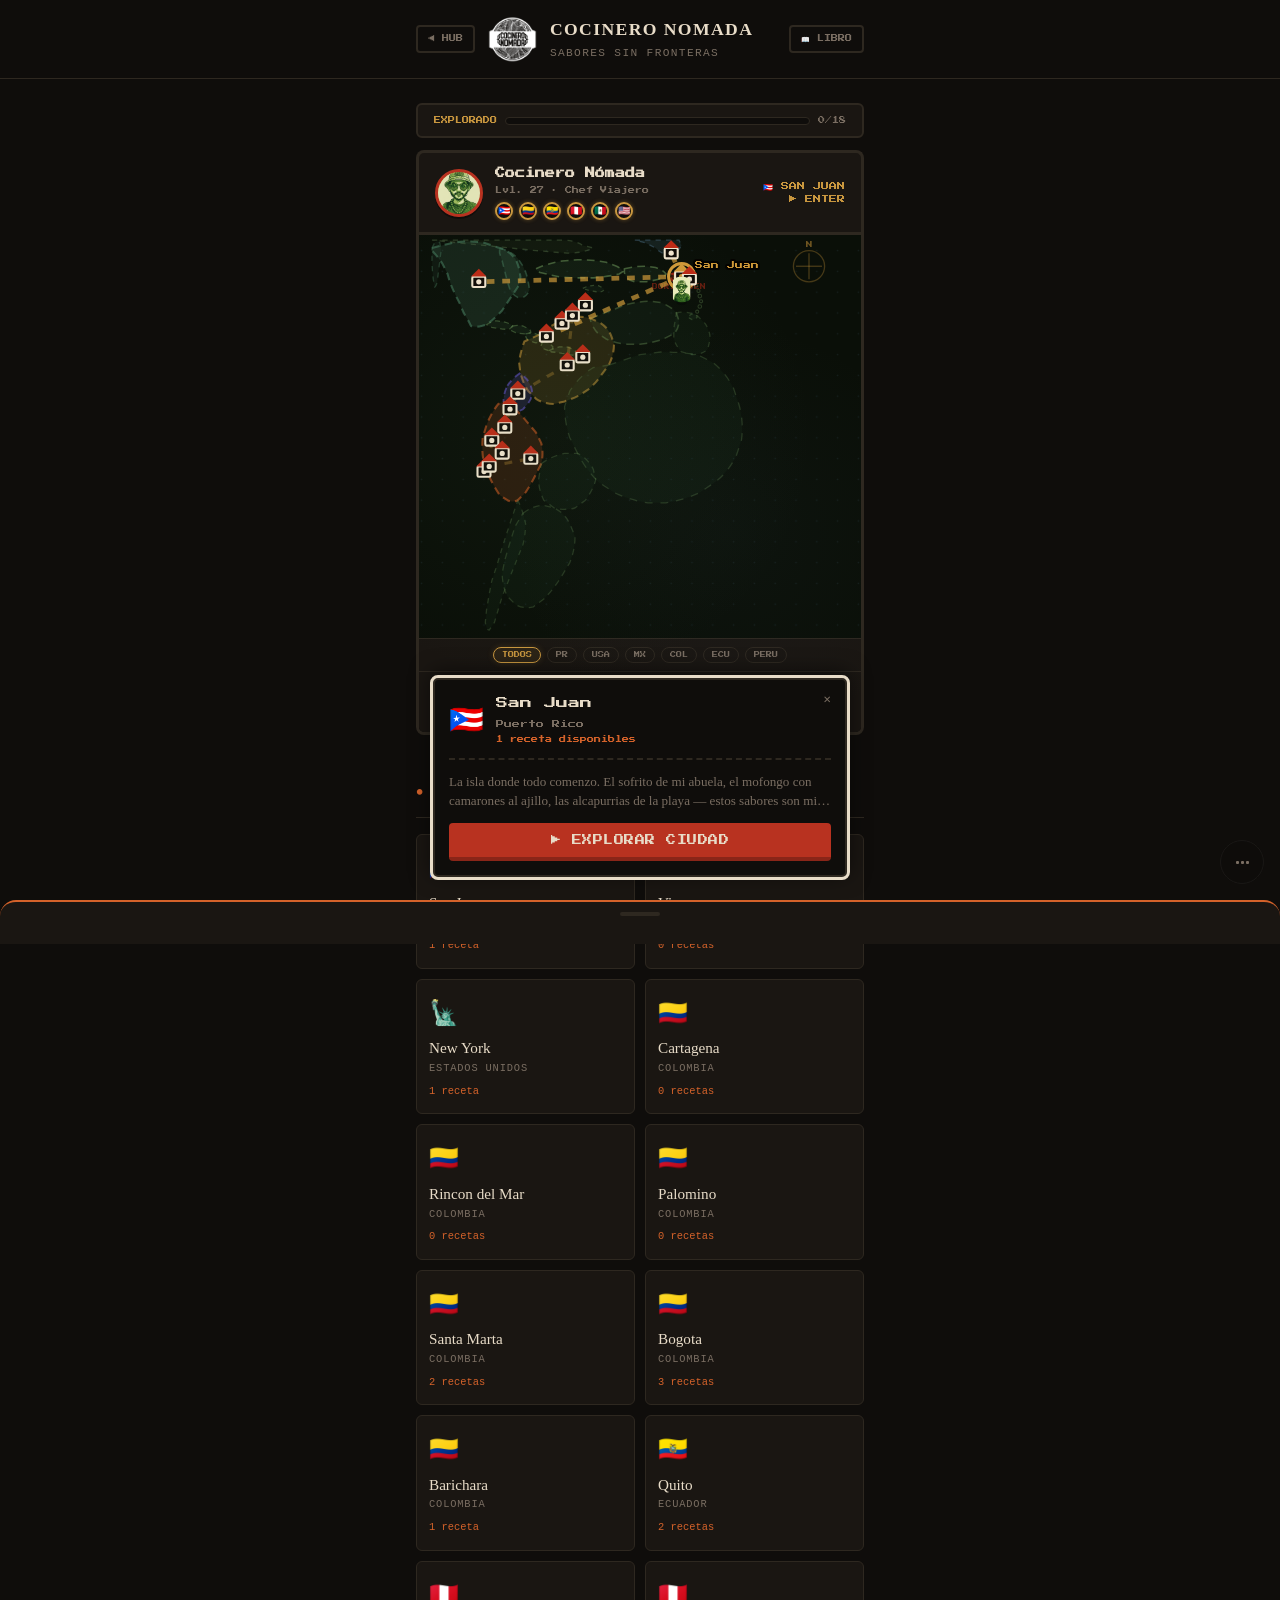
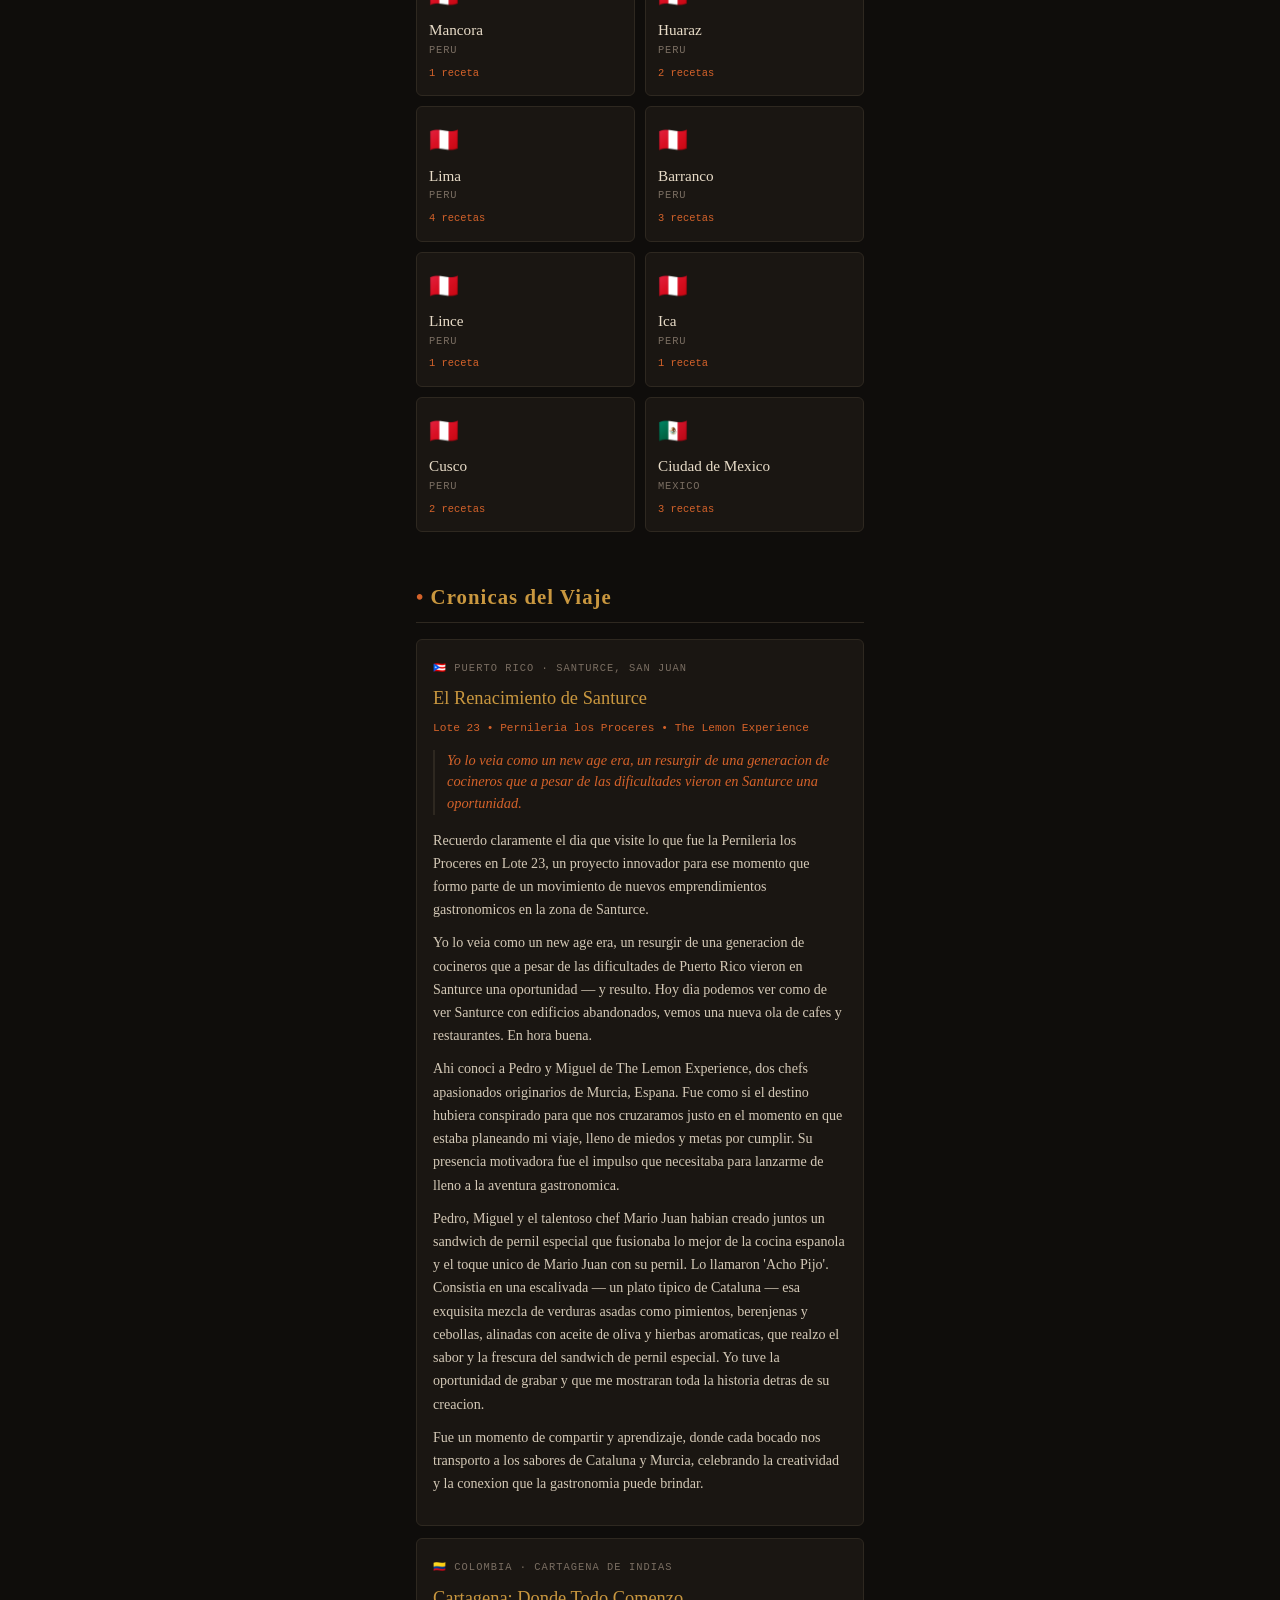
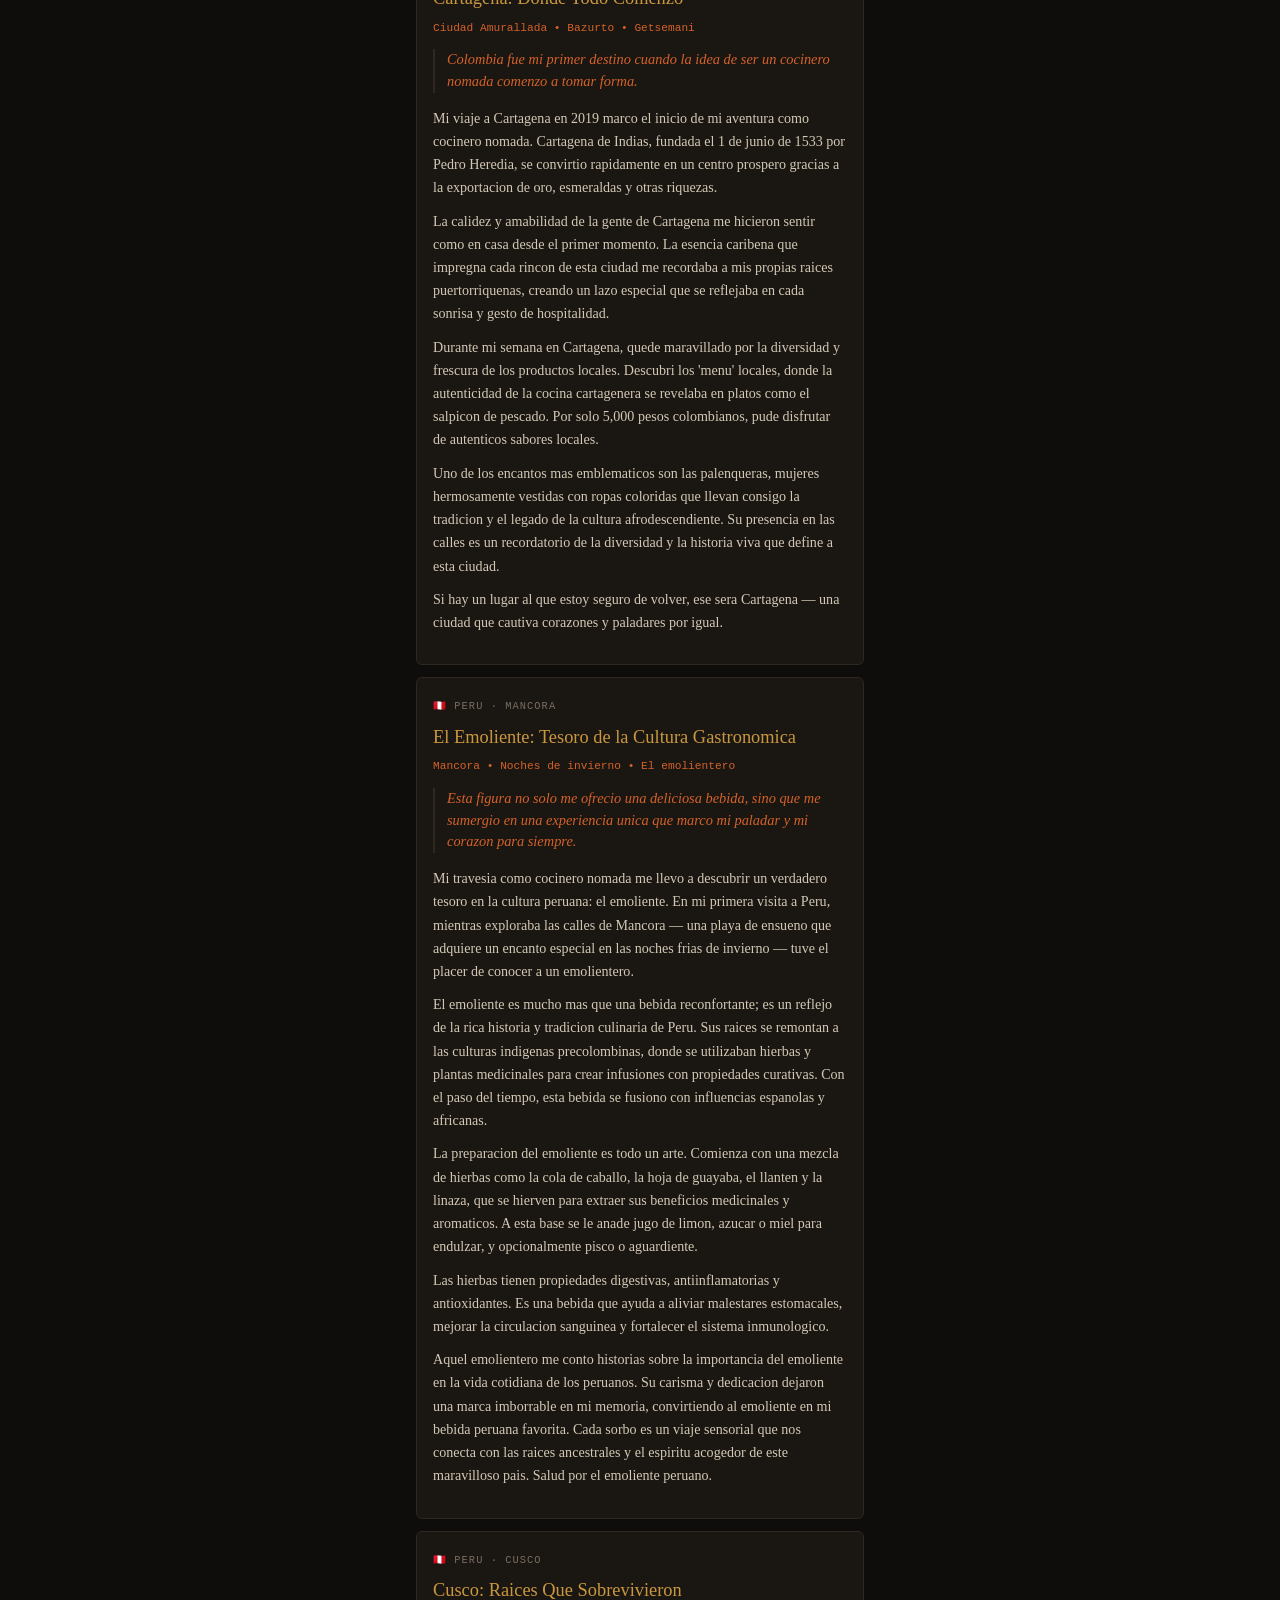
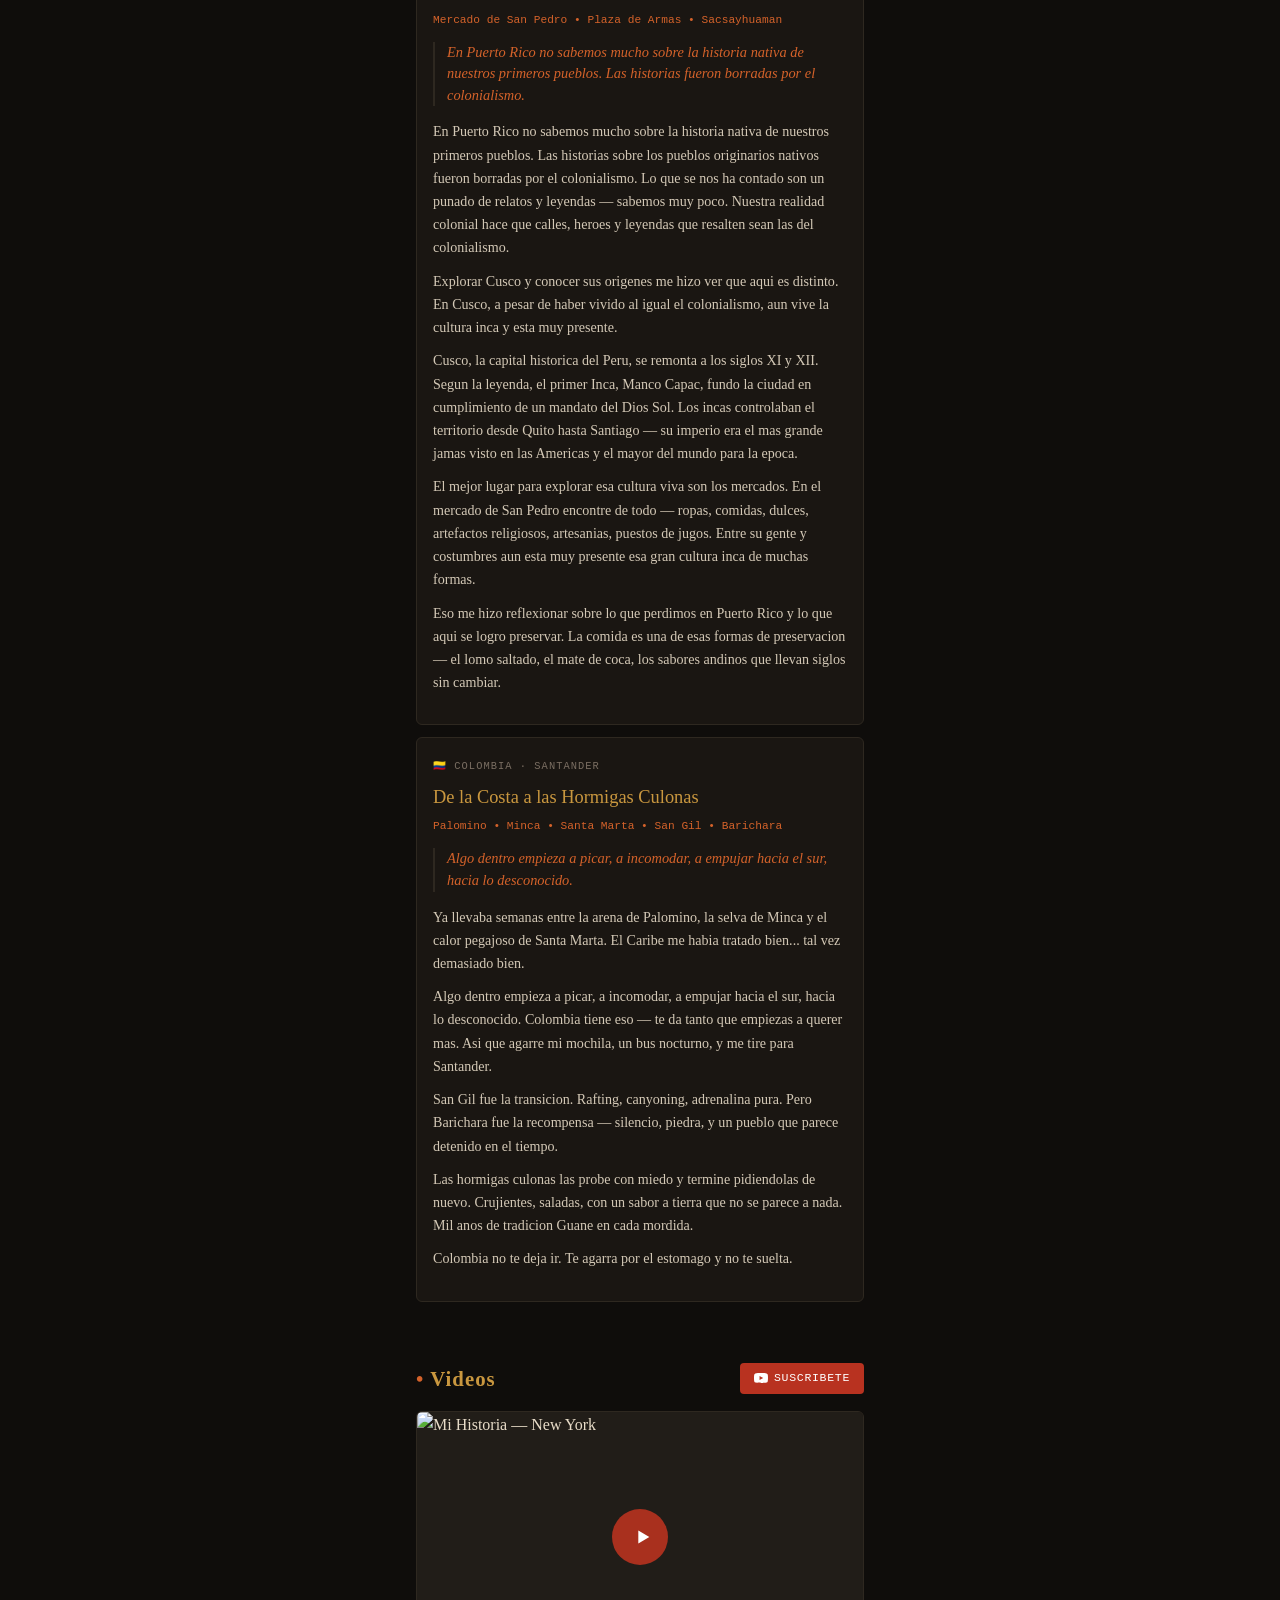
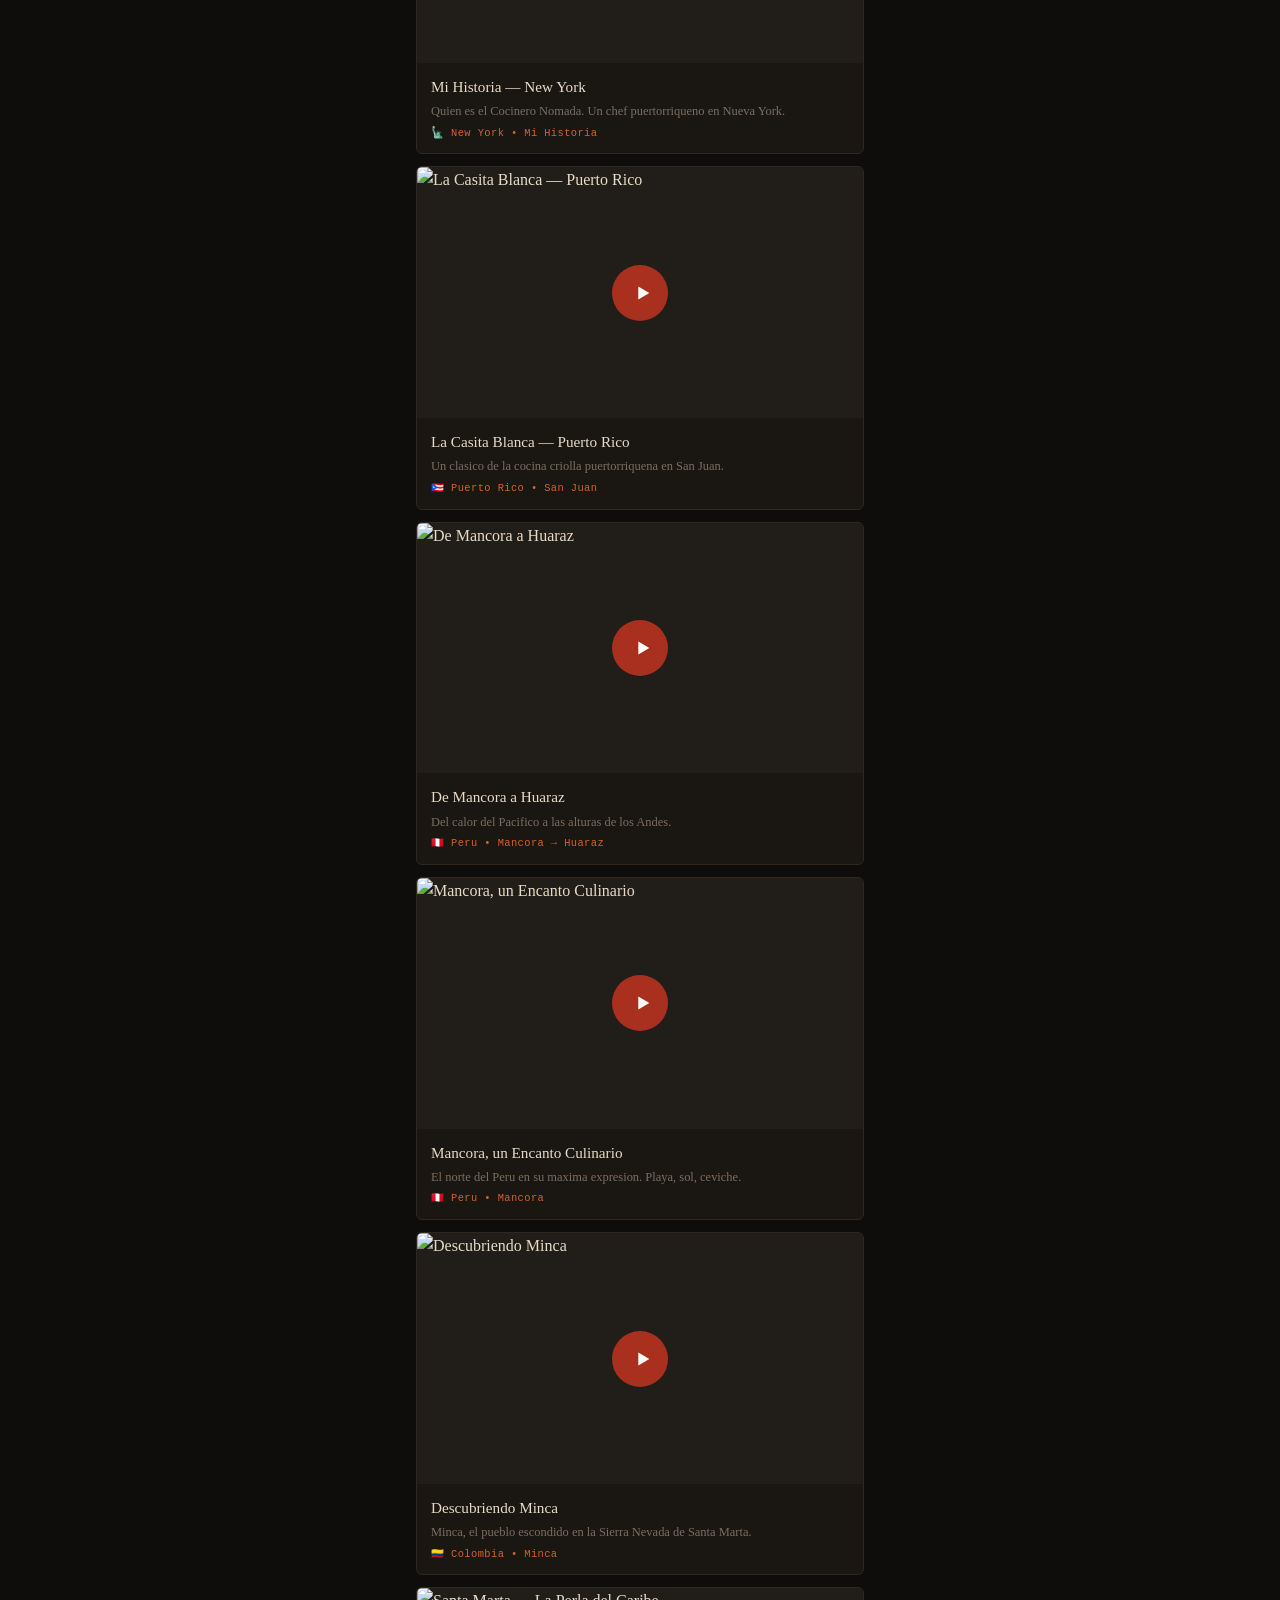
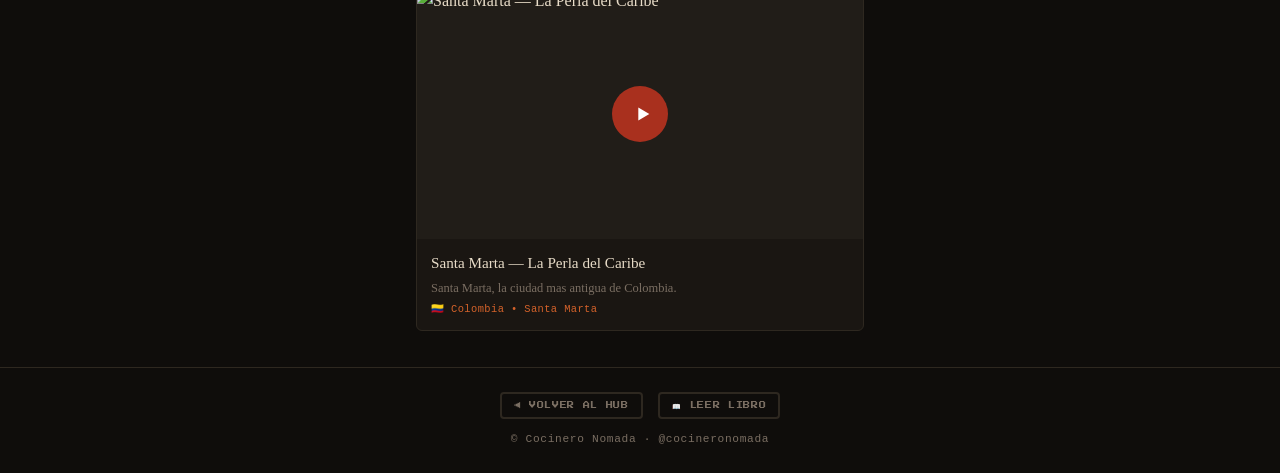
==== app/index.html @ feb4349a "Cocinero Nomada - libro interactivo + mapa navegable" ====
<!DOCTYPE html>
<html lang="es">
<head>
<meta charset="UTF-8">
<meta name="viewport" content="width=device-width, initial-scale=1.0, maximum-scale=1.0, user-scalable=no">
<title>Cocinero Nomada — Sabores sin fronteras</title>
<link rel="preconnect" href="https://fonts.googleapis.com">
<link href="https://fonts.googleapis.com/css2?family=Press+Start+2P&display=swap" rel="stylesheet">
<style>
/* ============================================================
   RESET & BASE
   ============================================================ */
*, *::before, *::after { margin: 0; padding: 0; box-sizing: border-box; }
html { scroll-behavior: smooth; -webkit-text-size-adjust: 100%; }
body {
  background: #0f0d0b;
  color: #e8dcc8;
  font-family: Georgia, 'Times New Roman', serif;
  line-height: 1.6;
  min-height: 100vh;
  overflow-x: hidden;
  -webkit-font-smoothing: antialiased;
}
img { max-width: 100%; display: block; }
a { color: #d4622a; text-decoration: none; }
a:hover { color: #c9973f; }
button { font-family: inherit; cursor: pointer; border: none; background: none; color: inherit; }

/* ============================================================
   LAYOUT
   ============================================================ */
.container {
  max-width: 480px;
  margin: 0 auto;
  padding: 0 16px;
}
.section-title {
  font-family: Georgia, serif;
  font-size: 1.3rem;
  color: #c9973f;
  letter-spacing: 0.05em;
  margin-bottom: 16px;
  padding-bottom: 8px;
  border-bottom: 1px solid #2e2820;
}
.section-title .accent { color: #d4622a; }

/* ============================================================
   HEADER
   ============================================================ */
.site-header {
  background: #0f0d0b;
  border-bottom: 1px solid #2e2820;
  padding: 14px 0;
  position: sticky;
  top: 0;
  z-index: 100;
}
.header-inner {
  display: flex;
  align-items: center;
  gap: 12px;
  max-width: 480px;
  margin: 0 auto;
  padding: 0 16px;
}
.header-logo { height: 50px; width: auto; }
.header-text { flex: 1; }
.header-brand {
  font-family: Georgia, serif;
  font-size: 1.1rem;
  font-weight: bold;
  color: #e8dcc8;
  letter-spacing: 0.08em;
  text-transform: uppercase;
}
.header-tagline {
  font-family: monospace;
  font-size: 0.7rem;
  color: #7a6e62;
  letter-spacing: 0.12em;
  text-transform: uppercase;
  margin-top: 2px;
}

/* ============================================================
   MAP SECTION
   ============================================================ */
/* ============================================================
   POKEMON MAP — Styles
   ============================================================ */
.map-section {
  padding: 24px 0 16px;
}

/* Trainer card header */
.trainer-header {
  display: flex;
  align-items: center;
  justify-content: space-between;
  background: #1a1612;
  border: 3px solid #2e2820;
  border-bottom: none;
  border-radius: 8px 8px 0 0;
  padding: 12px 16px;
}
.trainer-left {
  display: flex;
  align-items: center;
  gap: 12px;
}
.trainer-avatar {
  width: 48px;
  height: 48px;
  background: linear-gradient(135deg, #c9973f, #d4622a);
  border: 3px solid #b83220;
  border-radius: 50%;
  display: flex;
  align-items: center;
  justify-content: center;
  font-size: 24px;
  box-shadow: inset -2px -2px 0 rgba(0,0,0,0.3), 0 2px 0 #0f0d0b;
}
.trainer-meta h3 {
  font-family: 'Press Start 2P', monospace;
  font-size: 10px;
  color: #e8dcc8;
  margin-bottom: 4px;
}
.trainer-meta p {
  font-family: 'Press Start 2P', monospace;
  font-size: 7px;
  color: #7a6e62;
}
.trainer-badges {
  display: flex;
  gap: 6px;
  margin-top: 6px;
}
.trainer-badges .badge-slot {
  width: 18px;
  height: 18px;
  background: #0f0d0b;
  border: 2px solid #2e2820;
  border-radius: 50%;
  display: flex;
  align-items: center;
  justify-content: center;
  font-size: 10px;
}
.trainer-badges .badge-slot.earned {
  border-color: #c9973f;
  box-shadow: 0 0 4px rgba(201,151,63,0.4);
}
.trainer-location {
  font-family: 'Press Start 2P', monospace;
  font-size: 8px;
  color: #c9973f;
  text-align: right;
}
.trainer-location .blink {
  animation: poke-blink 1.2s steps(2, start) infinite;
}
@keyframes poke-blink {
  0% { opacity: 1; }
  50% { opacity: 0; }
}

/* Game Boy screen frame */
.gameboy-screen {
  background: #0f0d0b;
  border: 3px solid #2e2820;
  border-radius: 0 0 8px 8px;
  overflow: hidden;
  position: relative;
}
.gameboy-screen::before {
  content: '';
  position: absolute;
  inset: 0;
  background:
    radial-gradient(ellipse at 30% 40%, rgba(75,120,80,0.08) 0%, transparent 60%),
    radial-gradient(ellipse at 70% 60%, rgba(75,100,120,0.06) 0%, transparent 50%);
  pointer-events: none;
  z-index: 2;
}

/* SVG Map inside game screen */
.map-wrapper {
  position: relative;
  background: #0a0f08;
  overflow: hidden;
}
.map-wrapper svg { position: relative; z-index: 1; }
.map-svg {
  width: 100%;
  height: auto;
  display: block;
  filter: contrast(1.1);
}

/* Route lines between cities */
.route-line {
  stroke: rgba(201,151,63,0.3);
  stroke-width: 1.2;
  stroke-dasharray: 3, 3;
  fill: none;
  animation: route-march 1s linear infinite;
}
@keyframes route-march {
  to { stroke-dashoffset: -6; }
}
.route-line.active {
  stroke: rgba(201,151,63,0.7);
  stroke-width: 1.8;
}

/* City markers — Pokemon building style */
.map-dot {
  cursor: pointer;
  transition: all 0.15s ease;
}
.map-dot .dot-building {
  fill: #1a1612;
  stroke: #e8dcc8;
  stroke-width: 0.8;
  transition: all 0.2s ease;
}
.map-dot .dot-roof {
  fill: #b83220;
  transition: fill 0.2s ease;
}
.map-dot .dot-ring {
  fill: none;
  stroke: #c9973f;
  stroke-width: 0;
  opacity: 0;
  transition: all 0.25s ease;
}
.map-dot .dot-core {
  fill: #e8dcc8;
  transition: all 0.2s ease;
}
.map-dot.selected .dot-ring {
  stroke-width: 1.2;
  opacity: 1;
  animation: poke-pulse 0.8s ease infinite;
}
.map-dot.selected .dot-roof { fill: #c9973f; }
.map-dot.selected .dot-core { fill: #c9973f; }
.map-dot:hover .dot-core { fill: #d4622a; }
.map-dot:hover .dot-ring { stroke-width: 1; opacity: 0.6; }
@keyframes poke-pulse {
  0%, 100% { r: 5; opacity: 0.8; }
  50% { r: 7; opacity: 0.3; }
}
.map-dot .dot-label {
  fill: #e8dcc8;
  font-family: 'Press Start 2P', monospace;
  font-size: 3px;
  opacity: 0;
  pointer-events: none;
  transition: opacity 0.2s ease;
  paint-order: stroke;
  stroke: #0f0d0b;
  stroke-width: 1.5px;
  stroke-linejoin: round;
}
.map-dot:hover .dot-label { opacity: 1; }
.map-dot.selected .dot-label { opacity: 1; fill: #c9973f; }

/* Chef sprite on map */
.chef-sprite {
  transition: transform 0.4s cubic-bezier(0.34, 1.56, 0.64, 1);
  pointer-events: none;
  z-index: 10;
}
.chef-sprite text {
  font-size: 8px;
  filter: drop-shadow(0.5px 0.5px 0 #0f0d0b);
}
.chef-sprite image {
  filter: drop-shadow(0.5px 0.5px 0 #0f0d0b);
}
.chef-sprite .sprite-shadow {
  fill: rgba(0,0,0,0.25);
  rx: 2;
  ry: 1;
}
.chef-walking {
  animation: chef-bounce 0.3s steps(2) infinite;
}
@keyframes chef-bounce {
  0%, 100% { transform: translateY(0); }
  50% { transform: translateY(-1px); }
}

/* Map stats bar */
.map-stats {
  display: flex;
  justify-content: center;
  align-items: center;
  gap: 8px;
  padding: 10px;
  font-family: 'Press Start 2P', monospace;
  font-size: 8px;
  color: #7a6e62;
  border-top: 1px solid #2e2820;
  letter-spacing: 0.04em;
  background: #1a1612;
}
.map-stats .count { color: #c9973f; }

/* Country filter pills */
.country-filters {
  display: flex;
  flex-wrap: wrap;
  justify-content: center;
  gap: 6px;
  padding: 8px 10px;
  border-top: 1px solid #2e2820;
  background: #1a1612;
}
.country-pill {
  font-family: 'Press Start 2P', monospace;
  font-size: 6px;
  padding: 4px 8px;
  border: 1.5px solid #2e2820;
  border-radius: 12px;
  background: transparent;
  color: #7a6e62;
  cursor: pointer;
  transition: all 0.25s ease;
  white-space: nowrap;
}
.country-pill:hover {
  border-color: #c9973f;
  color: #e8dcc8;
}
.country-pill.active {
  border-color: var(--pill-color, #c9973f);
  color: var(--pill-color, #c9973f);
  background: rgba(201,151,63,0.1);
  box-shadow: 0 0 6px rgba(201,151,63,0.2);
}

/* SVG zoom transition */
.map-wrapper.zoomed .map-svg {
  filter: contrast(1.15);
}

/* Smooth marker repositioning — uses SVG transform attribute, animated via JS */

/* Zone boundary markers */
.zone-boundary {
  fill: none;
  stroke-dasharray: 2.5, 3.5;
  stroke-width: 0.5;
  opacity: 0;
  transition: opacity 0.5s ease;
}
.zone-dot {
  opacity: 0;
  transition: opacity 0.5s ease;
}

/* Zoom geography (detailed country outlines) */
.zoom-geo-path {
  opacity: 0;
  transition: opacity 0.5s ease;
}
.zoom-geo-label {
  opacity: 0;
  transition: opacity 0.5s ease;
  font-family: 'Press Start 2P', monospace;
  pointer-events: none;
}
.map-wrapper.zoomed .zoom-geo-path,
.map-wrapper.zoomed .zoom-geo-label {
  opacity: 1;
}
.map-wrapper.zoomed .zone-boundary,
.map-wrapper.zoomed .zone-dot {
  opacity: 1;
}

/* Show all labels when zoomed into a country */
.map-wrapper.zoomed .map-dot.in-zone .dot-label {
  opacity: 1;
  font-size: 2.8px;
  fill: #e8dcc8;
}
.map-wrapper.zoomed .map-dot.in-zone.selected .dot-label {
  fill: #c9973f;
  font-size: 3.2px;
}
.map-wrapper.zoomed .map-dot:not(.in-zone) {
  opacity: 0.08;
  pointer-events: none;
}
.map-wrapper.zoomed .route-line:not(.in-zone-route) {
  opacity: 0.05;
}

/* D-Pad controls (mobile) */
.dpad-controls {
  display: none;
  padding: 16px;
  background: #1a1612;
  border-top: 1px solid #2e2820;
  justify-content: space-around;
  align-items: center;
}
@media (max-width: 768px) {
  .dpad-controls { display: flex; }
}
.dpad {
  display: grid;
  grid-template-columns: repeat(3, 40px);
  grid-template-rows: repeat(3, 40px);
  gap: 2px;
}
.dpad button {
  background: #2e2820;
  border: 2px solid #3a342c;
  border-radius: 4px;
  color: #e8dcc8;
  font-size: 14px;
  display: flex;
  align-items: center;
  justify-content: center;
  transition: all 0.1s;
  user-select: none;
  -webkit-user-select: none;
}
.dpad button:active {
  background: #3a342c;
  transform: scale(0.92);
}
.dpad .up { grid-column: 2; grid-row: 1; }
.dpad .left { grid-column: 1; grid-row: 2; }
.dpad .center { grid-column: 2; grid-row: 2; background: #0f0d0b; border-color: #2e2820; pointer-events: none; }
.dpad .right { grid-column: 3; grid-row: 2; }
.dpad .down { grid-column: 2; grid-row: 3; }
.btn-a {
  width: 56px;
  height: 56px;
  border-radius: 50%;
  background: #b83220;
  border: 3px solid #8a2518;
  color: #e8dcc8;
  font-family: 'Press Start 2P', monospace;
  font-size: 14px;
  box-shadow: 0 4px 0 #6b1c12;
  transition: all 0.1s;
}
.btn-a:active {
  transform: translateY(4px);
  box-shadow: none;
}
.btn-a:disabled { opacity: 0.4; }

/* City preview dialog (Pokemon text box style) */
.city-dialog {
  position: fixed;
  bottom: -200px;
  left: 50%;
  transform: translateX(-50%);
  width: 92%;
  max-width: 420px;
  background: #0f0d0b;
  border: 3px solid #e8dcc8;
  border-radius: 8px;
  padding: 16px;
  z-index: 90;
  box-shadow: 0 -4px 20px rgba(0,0,0,0.5), inset 0 0 0 2px #2e2820;
  transition: bottom 0.35s cubic-bezier(0.34, 1.56, 0.64, 1);
}
.city-dialog.visible {
  bottom: 20px;
}
.city-dialog-header {
  display: flex;
  align-items: center;
  gap: 12px;
  padding-bottom: 12px;
  margin-bottom: 12px;
  border-bottom: 2px dashed #2e2820;
}
.city-dialog-flag {
  font-size: 28px;
}
.city-dialog-name {
  font-family: 'Press Start 2P', monospace;
  font-size: 12px;
  color: #e8dcc8;
}
.city-dialog-country {
  font-family: 'Press Start 2P', monospace;
  font-size: 8px;
  color: #7a6e62;
  margin-top: 4px;
}
.city-dialog-recipes {
  font-family: 'Press Start 2P', monospace;
  font-size: 7px;
  color: #d4622a;
  margin-top: 4px;
}
.city-dialog-story {
  font-family: Georgia, serif;
  font-size: 0.82rem;
  color: #7a6e62;
  line-height: 1.5;
  margin-bottom: 12px;
  display: -webkit-box;
  -webkit-line-clamp: 2;
  -webkit-box-orient: vertical;
  overflow: hidden;
}
.city-dialog-enter {
  width: 100%;
  padding: 12px;
  background: #b83220;
  border: none;
  border-bottom: 4px solid #8a2518;
  color: #e8dcc8;
  font-family: 'Press Start 2P', monospace;
  font-size: 10px;
  border-radius: 4px;
  cursor: pointer;
  transition: all 0.1s;
  letter-spacing: 0.05em;
}
.city-dialog-enter:hover { background: #c9392a; }
.city-dialog-enter:active {
  transform: translateY(4px);
  border-bottom: none;
}
.city-dialog-close {
  position: absolute;
  top: 8px;
  right: 12px;
  font-family: 'Press Start 2P', monospace;
  font-size: 10px;
  color: #7a6e62;
  cursor: pointer;
  padding: 4px;
}
.city-dialog-close:hover { color: #e8dcc8; }

/* Transition overlay — circle wipe like Pokemon */
.poke-transition {
  position: fixed;
  inset: 0;
  z-index: 200;
  pointer-events: none;
  display: flex;
  align-items: center;
  justify-content: center;
}
.poke-transition .wipe {
  position: absolute;
  inset: 0;
  background: #0f0d0b;
  clip-path: circle(0% at 50% 50%);
}
.poke-transition.active .wipe {
  animation: circle-wipe 1.2s ease-in-out forwards;
}
@keyframes circle-wipe {
  0% { clip-path: circle(0% at 50% 50%); }
  40% { clip-path: circle(100% at 50% 50%); }
  60% { clip-path: circle(100% at 50% 50%); }
  100% { clip-path: circle(0% at 50% 50%); }
}
.poke-transition .wipe-text {
  position: relative;
  z-index: 1;
  font-family: 'Press Start 2P', monospace;
  font-size: 14px;
  color: #e8dcc8;
  text-align: center;
  opacity: 0;
}
.poke-transition.active .wipe-text {
  animation: wipe-text-show 1.2s ease forwards;
}
@keyframes wipe-text-show {
  0%, 30% { opacity: 0; transform: scale(0.8); }
  45%, 55% { opacity: 1; transform: scale(1); }
  70%, 100% { opacity: 0; transform: scale(0.8); }
}

/* Nav hint */
.nav-hint {
  text-align: center;
  padding: 8px;
  font-family: 'Press Start 2P', monospace;
  font-size: 7px;
  color: #3a342c;
  background: #1a1612;
}
@media (max-width: 768px) {
  .nav-hint { display: none; }
}

/* ============================================================
   LOCAL VIDEOS / MEDIA SECTION in panel
   ============================================================ */
.panel-local-media-section {
  margin: 16px 0;
}
.panel-local-media-title {
  font-family: 'Press Start 2P', monospace;
  font-size: 9px;
  color: #c9973f;
  margin-bottom: 12px;
  padding-bottom: 6px;
  border-bottom: 1px dashed #2e2820;
}
.local-media-card {
  background: #1a1612;
  border: 1px solid #2e2820;
  border-radius: 8px;
  margin-bottom: 14px;
  overflow: hidden;
}
.local-media-card video,
.local-media-card img.local-photo {
  width: 100%;
  display: block;
  border-bottom: 1px solid #2e2820;
}
.local-media-info {
  padding: 12px;
}
.local-media-name {
  font-family: 'Press Start 2P', monospace;
  font-size: 8px;
  color: #e8dcc8;
  margin-bottom: 6px;
}
.local-media-intro {
  font-family: Georgia, serif;
  font-size: 0.82rem;
  color: #7a6e62;
  line-height: 1.5;
  margin-bottom: 10px;
}
.local-media-nico {
  display: flex;
  gap: 10px;
  align-items: flex-start;
  background: #0f0d0b;
  border-radius: 6px;
  padding: 10px;
  border-left: 3px solid #d4622a;
}
.local-media-nico-avatar {
  width: 32px;
  height: 32px;
  border-radius: 50%;
  border: 2px solid #d4622a;
  flex-shrink: 0;
  object-fit: cover;
}
.local-media-nico-text {
  font-family: Georgia, serif;
  font-size: 0.78rem;
  color: #d4622a;
  font-style: italic;
  line-height: 1.4;
}
.local-media-nico-label {
  font-family: 'Press Start 2P', monospace;
  font-size: 6px;
  color: #7a6e62;
  display: block;
  margin-bottom: 4px;
  font-style: normal;
}

/* Interactive intro choices */
.intro-choices {
  display: flex;
  gap: 8px;
  margin-top: 10px;
  flex-wrap: wrap;
}
.intro-choice-btn {
  padding: 6px 12px;
  background: #2e2820;
  border: 1px solid #3a342c;
  border-radius: 16px;
  font-family: 'Press Start 2P', monospace;
  font-size: 6px;
  color: #c9973f;
  cursor: pointer;
  transition: all 0.2s;
}
.intro-choice-btn:hover {
  background: #3a342c;
  border-color: #c9973f;
  transform: scale(1.05);
}
.intro-choice-btn.active {
  background: #d4622a;
  border-color: #d4622a;
  color: #0f0d0b;
}
.intro-response {
  margin-top: 10px;
  padding: 10px;
  background: #0f0d0b;
  border-radius: 6px;
  border-left: 3px solid #c9973f;
  font-family: Georgia, serif;
  font-size: 0.82rem;
  color: #e8dcc8;
  line-height: 1.5;
  display: none;
}
.intro-response.visible {
  display: block;
  animation: fadeSlideIn 0.3s ease;
}
@keyframes fadeSlideIn {
  from { opacity: 0; transform: translateY(-5px); }
  to { opacity: 1; transform: translateY(0); }
}

/* ============================================================
   DESTINATIONS GRID
   ============================================================ */
.destinations-section { padding: 24px 0; }
.dest-grid {
  display: grid;
  grid-template-columns: 1fr 1fr;
  gap: 10px;
}
.dest-card {
  background: #1a1612;
  border: 1px solid #2e2820;
  border-radius: 6px;
  padding: 14px 12px;
  cursor: pointer;
  transition: all 0.2s ease;
  position: relative;
  overflow: hidden;
}
.dest-card::after {
  content: '';
  position: absolute;
  inset: 0;
  background-image: url('../assets/COCINERO_NOMADA/COCINERO-NOMADA-PALMS-PATTERN-WHITE.png');
  background-size: 100px;
  background-repeat: repeat;
  opacity: 0.12;
  pointer-events: none;
  transition: opacity 0.3s ease;
}
.dest-card:hover::after {
  opacity: 0.2;
}
.dest-card:hover {
  border-color: #d4622a;
  transform: translateY(-2px);
}
.dest-card::before {
  content: '';
  position: absolute;
  top: 0; left: 0;
  width: 100%; height: 3px;
  background: var(--country-color, #d4622a);
  opacity: 0;
  transition: opacity 0.2s ease;
  z-index: 1;
}
.dest-card:hover::before { opacity: 1; }
.dest-flag { font-size: 1.5rem; margin-bottom: 6px; }
.dest-city {
  font-family: Georgia, serif;
  font-size: 0.95rem;
  color: #e8dcc8;
  line-height: 1.3;
}
.dest-country {
  font-family: monospace;
  font-size: 0.65rem;
  color: #7a6e62;
  text-transform: uppercase;
  letter-spacing: 0.08em;
  margin-top: 2px;
}
.dest-recipes {
  font-family: monospace;
  font-size: 0.65rem;
  color: #d4622a;
  margin-top: 6px;
}

/* ============================================================
   CHRONICLES
   ============================================================ */
.chronicles-section { padding: 24px 0; }
.chronicle-card {
  background: #1a1612;
  border: 1px solid #2e2820;
  border-radius: 6px;
  padding: 20px 16px;
  margin-bottom: 12px;
}
.chronicle-header {
  font-family: monospace;
  font-size: 0.65rem;
  color: #7a6e62;
  text-transform: uppercase;
  letter-spacing: 0.1em;
  margin-bottom: 8px;
}
.chronicle-title {
  font-family: Georgia, serif;
  font-size: 1.15rem;
  color: #c9973f;
  margin-bottom: 6px;
}
.chronicle-route {
  font-family: monospace;
  font-size: 0.7rem;
  color: #d4622a;
  margin-bottom: 12px;
}
.chronicle-epigraph {
  font-style: italic;
  color: #d4622a;
  font-size: 0.9rem;
  padding-left: 12px;
  border-left: 2px solid #2e2820;
  margin-bottom: 14px;
  line-height: 1.5;
}
.chronicle-body p {
  color: #e8dcc8;
  font-size: 0.88rem;
  margin-bottom: 10px;
  line-height: 1.65;
  opacity: 0.9;
}

/* ============================================================
   VIDEO GALLERY
   ============================================================ */
.videos-section { padding: 24px 0; }
.subscribe-row {
  display: flex;
  align-items: center;
  justify-content: space-between;
  margin-bottom: 16px;
}
.subscribe-btn {
  display: inline-flex;
  align-items: center;
  gap: 6px;
  background: #b83220;
  color: #fff;
  font-family: monospace;
  font-size: 0.72rem;
  padding: 6px 14px;
  border-radius: 4px;
  text-transform: uppercase;
  letter-spacing: 0.06em;
  transition: background 0.2s;
}
.subscribe-btn:hover { background: #d4622a; color: #fff; }
.subscribe-btn svg { width: 14px; height: 14px; fill: #fff; }

.video-card {
  background: #1a1612;
  border: 1px solid #2e2820;
  border-radius: 6px;
  overflow: hidden;
  margin-bottom: 12px;
}
.video-thumb {
  position: relative;
  width: 100%;
  padding-top: 56.25%;
  background: #211d18;
  cursor: pointer;
  overflow: hidden;
}
.video-thumb img {
  position: absolute;
  top: 0; left: 0;
  width: 100%; height: 100%;
  object-fit: cover;
  transition: opacity 0.3s;
}
.video-thumb .play-btn {
  position: absolute;
  top: 50%; left: 50%;
  transform: translate(-50%, -50%);
  width: 56px; height: 56px;
  background: rgba(184, 50, 32, 0.9);
  border-radius: 50%;
  display: flex;
  align-items: center;
  justify-content: center;
  transition: all 0.2s;
  z-index: 2;
}
.video-thumb:hover .play-btn { background: #b83220; transform: translate(-50%, -50%) scale(1.1); }
.play-btn svg { width: 22px; height: 22px; fill: #fff; margin-left: 3px; }
.video-thumb iframe {
  position: absolute;
  top: 0; left: 0;
  width: 100%; height: 100%;
  border: none;
}
.video-info { padding: 12px 14px; }
.video-title {
  font-family: Georgia, serif;
  font-size: 0.95rem;
  color: #e8dcc8;
  margin-bottom: 4px;
}
.video-desc {
  font-size: 0.78rem;
  color: #7a6e62;
  line-height: 1.4;
  margin-bottom: 4px;
}
.video-country {
  font-family: monospace;
  font-size: 0.65rem;
  color: #d4622a;
  letter-spacing: 0.04em;
}

/* ============================================================
   FOOTER
   ============================================================ */
.site-footer {
  border-top: 1px solid #2e2820;
  padding: 24px 0;
  text-align: center;
  font-family: monospace;
  font-size: 0.7rem;
  color: #7a6e62;
  letter-spacing: 0.06em;
}

/* ============================================================
   DETAIL PANEL (overlay)
   ============================================================ */
.panel-overlay {
  position: fixed;
  top: 0; left: 0; right: 0; bottom: 0;
  background: rgba(15, 13, 11, 0.7);
  z-index: 200;
  opacity: 0;
  pointer-events: none;
  transition: opacity 0.3s ease;
}
.panel-overlay.active { opacity: 1; pointer-events: auto; }

.detail-panel {
  position: fixed;
  bottom: 0; left: 0; right: 0;
  max-height: 80vh;
  background: #1a1612;
  border-top: 2px solid #d4622a;
  border-radius: 16px 16px 0 0;
  z-index: 210;
  transform: translateY(100%);
  transition: transform 0.35s cubic-bezier(0.32, 0.72, 0, 1);
  overflow: hidden;
  display: flex;
  flex-direction: column;
}
.detail-panel.active { transform: translateY(0); }

.panel-handle {
  display: flex;
  justify-content: center;
  padding: 10px 0 4px;
  flex-shrink: 0;
}
.panel-handle-bar {
  width: 40px; height: 4px;
  background: #2e2820;
  border-radius: 2px;
}
.panel-scroll {
  overflow-y: auto;
  -webkit-overflow-scrolling: touch;
  padding: 0 20px 24px;
  flex: 1;
}
.panel-header {
  display: flex;
  justify-content: space-between;
  align-items: flex-start;
  margin-bottom: 16px;
}
.panel-country-label {
  font-family: monospace;
  font-size: 0.7rem;
  color: #d4622a;
  text-transform: uppercase;
  letter-spacing: 0.1em;
  margin-bottom: 4px;
}
.panel-city {
  font-family: Georgia, serif;
  font-size: 1.6rem;
  color: #e8dcc8;
  line-height: 1.2;
}
.panel-subtitle {
  font-family: monospace;
  font-size: 0.72rem;
  color: #7a6e62;
  margin-top: 4px;
  letter-spacing: 0.04em;
}
.panel-close {
  width: 32px; height: 32px;
  display: flex;
  align-items: center;
  justify-content: center;
  background: #211d18;
  border: 1px solid #2e2820;
  border-radius: 50%;
  color: #7a6e62;
  font-size: 1.1rem;
  transition: all 0.2s;
  flex-shrink: 0;
}
.panel-close:hover { background: #2e2820; color: #e8dcc8; }

.panel-story {
  font-style: italic;
  color: #7a6e62;
  font-size: 0.88rem;
  line-height: 1.6;
  margin-bottom: 12px;
}
.panel-full-story {
  display: none;
  color: #e8dcc8;
  font-size: 0.88rem;
  line-height: 1.65;
  opacity: 0.9;
  margin-bottom: 12px;
}
.panel-full-story.expanded { display: block; }
.panel-full-story p { margin-bottom: 10px; }
.read-more-btn {
  font-family: monospace;
  font-size: 0.72rem;
  color: #d4622a;
  cursor: pointer;
  letter-spacing: 0.04em;
  margin-bottom: 20px;
  display: inline-block;
  transition: color 0.2s;
}
.read-more-btn:hover { color: #c9973f; }

.panel-recipes-title {
  font-family: Georgia, serif;
  font-size: 1.05rem;
  color: #c9973f;
  margin-bottom: 12px;
  padding-bottom: 6px;
  border-bottom: 1px solid #2e2820;
}

.recipe-card {
  background: #211d18;
  border: 1px solid #2e2820;
  border-radius: 6px;
  margin-bottom: 10px;
  overflow: hidden;
}
.recipe-head {
  padding: 14px;
  cursor: default;
}
.recipe-emoji {
  font-size: 1.8rem;
  margin-bottom: 8px;
}
.recipe-name {
  font-family: Georgia, serif;
  font-size: 1rem;
  color: #e8dcc8;
  margin-bottom: 4px;
}
.recipe-desc {
  font-size: 0.82rem;
  color: #7a6e62;
  line-height: 1.5;
  margin-bottom: 8px;
}
.recipe-tags {
  display: flex;
  flex-wrap: wrap;
  gap: 6px;
  margin-bottom: 10px;
}
.recipe-tag {
  font-family: monospace;
  font-size: 0.6rem;
  color: #c9973f;
  background: rgba(201, 151, 63, 0.1);
  border: 1px solid rgba(201, 151, 63, 0.2);
  padding: 2px 8px;
  border-radius: 3px;
  letter-spacing: 0.04em;
  text-transform: uppercase;
}
.recipe-expand-btn {
  font-family: monospace;
  font-size: 0.72rem;
  color: #d4622a;
  cursor: pointer;
  letter-spacing: 0.04em;
  transition: color 0.2s;
}
.recipe-expand-btn:hover { color: #c9973f; }

.recipe-full {
  display: none;
  border-top: 1px solid #2e2820;
  padding: 14px;
}
.recipe-full.expanded { display: block; }

.recipe-badges {
  display: flex;
  gap: 8px;
  flex-wrap: wrap;
  margin-bottom: 14px;
}
.recipe-badge {
  font-family: monospace;
  font-size: 0.62rem;
  color: #e8dcc8;
  background: #1a1612;
  border: 1px solid #2e2820;
  padding: 3px 10px;
  border-radius: 3px;
  letter-spacing: 0.04em;
}
.recipe-badge .badge-label { color: #7a6e62; }

.recipe-sub-title {
  font-family: monospace;
  font-size: 0.68rem;
  color: #c9973f;
  text-transform: uppercase;
  letter-spacing: 0.08em;
  margin-bottom: 8px;
}
.recipe-ingredients {
  list-style: none;
  margin-bottom: 16px;
}
.recipe-ingredients li {
  font-size: 0.82rem;
  color: #e8dcc8;
  padding: 4px 0;
  padding-left: 14px;
  position: relative;
  line-height: 1.4;
}
.recipe-ingredients li::before {
  content: '·';
  position: absolute;
  left: 0;
  color: #d4622a;
  font-weight: bold;
}
.recipe-steps {
  list-style: none;
  counter-reset: step;
}
.recipe-steps li {
  font-size: 0.82rem;
  color: #e8dcc8;
  padding: 6px 0 6px 28px;
  position: relative;
  line-height: 1.5;
  counter-increment: step;
}
.recipe-steps li::before {
  content: counter(step);
  position: absolute;
  left: 0; top: 6px;
  width: 20px; height: 20px;
  background: #b83220;
  color: #fff;
  font-family: monospace;
  font-size: 0.65rem;
  border-radius: 50%;
  display: flex;
  align-items: center;
  justify-content: center;
}

/* ============================================================
   PHOTO GALLERY
   ============================================================ */
.photo-gallery-title {
  font-family: Georgia, serif;
  font-size: 1.05rem;
  color: #c9973f;
  margin-top: 20px;
  margin-bottom: 12px;
  padding-bottom: 6px;
  border-bottom: 1px solid #2e2820;
}
.photo-gallery {
  display: grid;
  grid-template-columns: 1fr 1fr;
  gap: 8px;
  margin-bottom: 20px;
}
.photo-card {
  border-radius: 6px;
  overflow: hidden;
  border: 1px solid #2e2820;
  cursor: pointer;
  transition: transform 0.2s, border-color 0.2s;
}
.photo-card:hover {
  transform: scale(1.02);
  border-color: #d4622a;
}
.photo-card img {
  width: 100%;
  height: 120px;
  object-fit: cover;
  display: block;
}
.photo-card .photo-caption {
  font-family: monospace;
  font-size: 0.55rem;
  color: #7a6e62;
  padding: 6px 8px;
  line-height: 1.4;
  background: #1a1612;
}
.photo-card.wide {
  grid-column: span 2;
}
.photo-card.wide img {
  height: 180px;
}

/* Photo lightbox */
.lightbox {
  display: none;
  position: fixed;
  inset: 0;
  background: rgba(0,0,0,0.92);
  z-index: 200;
  align-items: center;
  justify-content: center;
  flex-direction: column;
  padding: 20px;
}
.lightbox.active { display: flex; }
.lightbox img {
  max-width: 100%;
  max-height: 75vh;
  object-fit: contain;
  border-radius: 4px;
}
.lightbox-caption {
  font-family: Georgia, serif;
  font-size: 0.9rem;
  color: #e8dcc8;
  text-align: center;
  margin-top: 12px;
  max-width: 480px;
  line-height: 1.5;
}
.lightbox-close {
  position: absolute;
  top: 16px;
  right: 16px;
  width: 40px;
  height: 40px;
  border: 1px solid #2e2820;
  color: #7a6e62;
  font-size: 1.2rem;
  display: flex;
  align-items: center;
  justify-content: center;
  cursor: pointer;
  border-radius: 4px;
  transition: all 0.2s;
}
.lightbox-close:hover { color: #e8dcc8; border-color: #b83220; }

/* ============================================================
   SCROLLBAR
   ============================================================ */
::-webkit-scrollbar { width: 4px; }
::-webkit-scrollbar-track { background: transparent; }
::-webkit-scrollbar-thumb { background: #2e2820; border-radius: 2px; }

/* ============================================================
   ANIMATIONS
   ============================================================ */
@keyframes fadeInUp {
  from { opacity: 0; transform: translateY(12px); }
  to { opacity: 1; transform: translateY(0); }
}
.fade-in { animation: fadeInUp 0.4s ease forwards; }

/* ============================================================
   NAV BUTTONS (Hub + Book links)
   ============================================================ */
.home-btn, .book-btn {
  font-family: 'Press Start 2P', monospace;
  font-size: 7px;
  color: #7a6e62;
  text-decoration: none;
  padding: 6px 10px;
  border: 2px solid #2e2820;
  border-radius: 4px;
  transition: all 0.2s;
  white-space: nowrap;
  flex-shrink: 0;
}
.home-btn:hover, .book-btn:hover {
  border-color: #b83220;
  color: #b83220;
  background: rgba(184, 50, 32, 0.1);
}

/* ============================================================
   UNLOCK SYSTEM — City discovery badges
   ============================================================ */
.unlock-bar {
  display: flex;
  align-items: center;
  gap: 8px;
  padding: 10px 16px;
  background: #1a1612;
  border: 2px solid #2e2820;
  border-radius: 6px;
  margin-bottom: 12px;
}
.unlock-label {
  font-family: 'Press Start 2P', monospace;
  font-size: 7px;
  color: #c9973f;
  white-space: nowrap;
}
.unlock-progress {
  flex: 1;
  height: 8px;
  background: #0f0d0b;
  border: 1px solid #2e2820;
  border-radius: 4px;
  overflow: hidden;
}
.unlock-fill {
  height: 100%;
  background: linear-gradient(90deg, #b83220, #d4622a, #c9973f);
  border-radius: 4px;
  transition: width 0.5s ease;
}
.unlock-count {
  font-family: 'Press Start 2P', monospace;
  font-size: 7px;
  color: #7a6e62;
}
.dest-card.locked {
  opacity: 0.4;
  filter: grayscale(0.8);
  pointer-events: none;
}
.dest-card .unlock-icon {
  position: absolute;
  top: 8px;
  right: 8px;
  font-size: 12px;
}

/* ============================================================
   BOOK LINK in detail panel
   ============================================================ */
.panel-book-link {
  display: inline-flex;
  align-items: center;
  gap: 8px;
  font-family: 'Press Start 2P', monospace;
  font-size: 8px;
  color: #c9973f;
  text-decoration: none;
  padding: 10px 16px;
  border: 2px solid #2e2820;
  border-radius: 6px;
  margin: 12px 0 20px;
  transition: all 0.2s;
  background: #211d18;
}
.panel-book-link:hover {
  border-color: #c9973f;
  background: rgba(201, 151, 63, 0.1);
  color: #e8dcc8;
}

/* Video section in panel */
.panel-video-section {
  margin: 16px 0;
}
.panel-video-title {
  font-family: 'Press Start 2P', monospace;
  font-size: 0.65rem;
  color: #c9973f;
  margin-bottom: 10px;
  text-transform: uppercase;
  letter-spacing: 1px;
}
.panel-video-container {
  position: relative;
  width: 100%;
  border-radius: 8px;
  overflow: hidden;
  cursor: pointer;
  border: 2px solid #2e2820;
  aspect-ratio: 16 / 9;
  background: #0f0d0b;
}
.panel-video-container img {
  width: 100%;
  height: 100%;
  object-fit: cover;
  display: block;
}
.panel-video-play {
  position: absolute;
  top: 50%; left: 50%;
  transform: translate(-50%, -50%);
  width: 56px; height: 56px;
  background: rgba(184, 50, 32, 0.9);
  border-radius: 50%;
  display: flex;
  align-items: center;
  justify-content: center;
  transition: transform 0.2s, background 0.2s;
}
.panel-video-play svg {
  width: 24px; height: 24px;
  fill: #e8dcc8;
}
.panel-video-container:hover .panel-video-play {
  transform: translate(-50%, -50%) scale(1.1);
  background: rgba(212, 98, 42, 0.95);
}
.panel-video-container.playing {
  cursor: default;
}
.panel-video-container iframe {
  width: 100%;
  height: 100%;
  border: none;
  position: absolute;
  top: 0; left: 0;
}

/* ============================================================
   MAP HOTSPOT TOOLTIP
   ============================================================ */
.map-tooltip {
  position: absolute;
  background: #0f0d0b;
  border: 2px solid #e8dcc8;
  border-radius: 6px;
  padding: 8px 12px;
  font-family: 'Press Start 2P', monospace;
  font-size: 7px;
  color: #e8dcc8;
  pointer-events: none;
  z-index: 50;
  white-space: nowrap;
  box-shadow: 0 4px 12px rgba(0,0,0,0.5);
  opacity: 0;
  transition: opacity 0.2s;
}
.map-tooltip.visible { opacity: 1; }
.map-tooltip .tip-flag { margin-right: 4px; }
.map-tooltip .tip-recipes { color: #d4622a; display: block; margin-top: 4px; }

/* ============================================================
   CITY UNLOCKED NOTIFICATION
   ============================================================ */
@keyframes unlock-slide {
  0% { transform: translateY(-100%); opacity: 0; }
  15% { transform: translateY(0); opacity: 1; }
  85% { transform: translateY(0); opacity: 1; }
  100% { transform: translateY(-100%); opacity: 0; }
}
.unlock-notification {
  position: fixed;
  top: 60px;
  left: 50%;
  transform: translateX(-50%);
  background: #1a1612;
  border: 2px solid #c9973f;
  border-radius: 8px;
  padding: 12px 20px;
  font-family: 'Press Start 2P', monospace;
  font-size: 8px;
  color: #c9973f;
  z-index: 300;
  box-shadow: 0 4px 20px rgba(201, 151, 63, 0.3);
  animation: unlock-slide 3s ease forwards;
  text-align: center;
}
.unlock-notification .notif-icon { font-size: 16px; display: block; margin-bottom: 4px; }

/* ============================================================
   MUSIC SYSTEM
   ============================================================ */
.music-toggle {
  position: fixed;
  bottom: 16px;
  right: 16px;
  z-index: 300;
  background: rgba(15, 13, 11, 0.85);
  border: 1px solid #2e2820;
  color: #c9973f;
  width: 44px;
  height: 44px;
  border-radius: 50%;
  display: flex;
  align-items: center;
  justify-content: center;
  cursor: pointer;
  font-size: 18px;
  transition: all 0.3s;
  backdrop-filter: blur(4px);
}
.music-toggle:hover { border-color: #c9973f; box-shadow: 0 0 12px rgba(201, 151, 63, 0.3); }
.music-toggle.muted { color: #7a6e62; border-color: #1a1816; }
.music-toggle .bar1, .music-toggle .bar2, .music-toggle .bar3 {
  display: inline-block;
  width: 3px;
  background: #c9973f;
  margin: 0 1px;
  border-radius: 1px;
  animation: musicBar 0.8s ease-in-out infinite alternate;
}
.music-toggle .bar1 { height: 8px; animation-delay: 0s; }
.music-toggle .bar2 { height: 14px; animation-delay: 0.2s; }
.music-toggle .bar3 { height: 10px; animation-delay: 0.4s; }
.music-toggle.muted .bar1, .music-toggle.muted .bar2, .music-toggle.muted .bar3 {
  animation: none;
  height: 3px;
  background: #7a6e62;
}
@keyframes musicBar {
  0% { height: 4px; }
  100% { height: 16px; }
}
.music-region-label {
  position: fixed;
  bottom: 66px;
  right: 10px;
  z-index: 300;
  font-family: 'Press Start 2P', monospace;
  font-size: 5px;
  color: #7a6e62;
  text-align: center;
  opacity: 0;
  transition: opacity 0.5s;
  pointer-events: none;
  max-width: 70px;
  line-height: 1.4;
}
.music-region-label.visible { opacity: 1; }
</style>
</head>
<body>

<!-- ============================================================
     HEADER
     ============================================================ -->
<header class="site-header">
  <div class="header-inner">
    <a href="../index.html" class="home-btn" title="Volver al inicio">&#9664; HUB</a>
    <img src="../assets/COCINERO_NOMADA/COCINERO-NOMADA-ISOLOGO-WHITE.png" alt="Cocinero Nomada" class="header-logo">
    <div class="header-text">
      <div class="header-brand">Cocinero Nomada</div>
      <div class="header-tagline">Sabores sin fronteras</div>
    </div>
    <a href="../ebook/index.html" class="book-btn" title="Ir al Libro">&#x1f4d6; LIBRO</a>
  </div>
</header>

<!-- ============================================================
     MAP SECTION — Pokemon Style
     ============================================================ -->
<section class="map-section" id="map-section">
  <div class="container">

    <!-- Unlock Progress Bar -->
    <div class="unlock-bar" id="unlock-bar">
      <span class="unlock-label">EXPLORADO</span>
      <div class="unlock-progress"><div class="unlock-fill" id="unlock-fill" style="width: 0%"></div></div>
      <span class="unlock-count" id="unlock-count">0/16</span>
    </div>

    <!-- Trainer Card Header -->
    <div class="trainer-header">
      <div class="trainer-left">
        <div class="trainer-avatar"><img src="../assets/nico-avatar.png" alt="Nico" style="width:100%;height:100%;border-radius:50%;object-fit:cover;"></div>
        <div class="trainer-meta">
          <h3>Cocinero Nómada</h3>
          <p>Lvl. 27 &middot; Chef Viajero</p>
          <div class="trainer-badges">
            <span class="badge-slot earned">🇵🇷</span>
            <span class="badge-slot earned">🇨🇴</span>
            <span class="badge-slot earned">🇪🇨</span>
            <span class="badge-slot earned">🇵🇪</span>
            <span class="badge-slot earned">🇲🇽</span>
            <span class="badge-slot earned">🇺🇸</span>
          </div>
        </div>
      </div>
      <div class="trainer-location" id="trainer-location">
        MUNDO CULINARY<br><span class="blink">▼</span>
      </div>
    </div>

    <!-- Game Boy Screen -->
    <div class="gameboy-screen">
      <div class="map-wrapper">
        <svg class="map-svg" viewBox="-5 -2 170 155" xmlns="http://www.w3.org/2000/svg" id="map-svg">
          <defs>
            <filter id="land-tint">
              <feColorMatrix type="matrix" values="0.6 0 0 0 0.1  0 0.8 0 0 0.15  0 0 0.5 0 0.05  0 0 0 1 0"/>
            </filter>
            <!-- Glow effect for visited cities -->
            <filter id="city-glow">
              <feGaussianBlur stdDeviation="1.5" result="blur"/>
              <feFlood flood-color="#c9973f" flood-opacity="0.4"/>
              <feComposite in2="blur" operator="in"/>
              <feMerge><feMergeNode/><feMergeNode in="SourceGraphic"/></feMerge>
            </filter>
          </defs>

          <!-- === OCEAN GRID (Game Boy style) === -->
          <pattern id="ocean-grid" width="8" height="8" patternUnits="userSpaceOnUse">
            <rect width="8" height="8" fill="none"/>
            <circle cx="4" cy="4" r="0.3" fill="rgba(90,125,154,0.15)"/>
          </pattern>
          <rect x="-5" y="-2" width="170" height="155" fill="url(#ocean-grid)"/>

          <!-- === LAND MASSES (improved geography) === -->
          <!-- USA south coast -->
          <path d="M0,0 L50,0 Q55,0 58,2 L62,3 Q58,5 52,5 L40,4 Q30,3 20,2 L10,1 Z" fill="rgba(60,80,50,0.15)" stroke="rgba(140,180,120,0.25)" stroke-width="0.5" stroke-dasharray="2,2"/>
          <!-- USA East coast (for NYC) -->
          <path d="M78,0 L95,0 L96,2 Q95,4 93,5 L90,5.5 Q88,5 86,3 L82,1 Z" fill="rgba(90,125,154,0.15)" stroke="rgba(90,125,154,0.4)" stroke-width="0.5" stroke-dasharray="2,2"/>
          <!-- Mexico mainland -->
          <path d="M0,3 L8,1 Q14,0 20,1 L26,3 Q28,3.5 30,5 L32,7 Q33,9 33.5,11 L34,14 Q34,16 33,18 L31,21 Q29,24 27,27 L25,29 Q23,31 21,32.5 L19,33 Q17,33.5 15,33 L14,31 Q12,28 11,25 L9,21 Q7,17 6,13 L4,9 Q2,6 0,4 Z" fill="rgba(74,122,95,0.2)" stroke="rgba(74,122,95,0.6)" stroke-width="0.8" stroke-dasharray="3,2" stroke-linejoin="round"/>
          <!-- Yucatan peninsula -->
          <path d="M26,3 Q30,4 33,7 L35,10 Q36.5,13 37,16 L37.5,19 Q37,21 35,22 L33,22 Q31,21 30,19 L29,16 Q28,12 27,8 L26,5 Z" fill="rgba(74,122,95,0.15)" stroke="rgba(74,122,95,0.5)" stroke-width="0.6" stroke-dasharray="2.5,2"/>
          <!-- Baja California -->
          <path d="M0,3 L1,1 Q2,0 3,1 L3.5,4 Q3,8 2.5,12 L2,16 Q1.5,18 1,18 L0.5,15 Q0,11 0,7 Z" fill="rgba(74,122,95,0.1)" stroke="rgba(74,122,95,0.4)" stroke-width="0.5" stroke-dasharray="2,2"/>
          <!-- Central America -->
          <path d="M21,32.5 Q23,31 25,31 L28,31.5 Q30,32 31,33 L30,34 Q28,34.5 26,34 L23,33.5 Z" fill="rgba(60,100,70,0.15)" stroke="rgba(120,160,100,0.4)" stroke-width="0.5" stroke-dasharray="2,1.5"/>
          <path d="M31,33 Q33,32.5 35,33 L37,34 Q38,34.5 38,35.5 L36,36 Q34,36 32,35.5 L30,34.5 Z" fill="rgba(60,100,70,0.15)" stroke="rgba(120,160,100,0.4)" stroke-width="0.5" stroke-dasharray="2,1.5"/>
          <path d="M36,36 Q38,35.5 40,36 L42,37 Q43,38 42.5,39 L40,39.5 Q38,39 36.5,38 L36,37 Z" fill="rgba(60,100,70,0.15)" stroke="rgba(120,160,100,0.4)" stroke-width="0.5" stroke-dasharray="2,1.5"/>
          <path d="M42.5,39 Q44,39 45.5,40 L46.5,41 Q46.5,42 45,42.5 L43.5,42 Q42,41.5 42,40.5 Z" fill="rgba(60,100,70,0.15)" stroke="rgba(120,160,100,0.4)" stroke-width="0.5" stroke-dasharray="2,1.5"/>
          <!-- Panama -->
          <path d="M45,42.5 Q47,41.5 49,41 L51.5,41 Q53.5,41.5 55,42.5 L56,44 Q55,44.5 53,44 L50,43.5 Q47.5,43 46,43 Z" fill="rgba(60,100,70,0.15)" stroke="rgba(120,160,100,0.4)" stroke-width="0.5" stroke-dasharray="2,1.5"/>
          <!-- Cuba -->
          <path d="M40,11 Q44,9 50,8 L56,7.5 Q62,7.5 67,8.5 L71,10 Q73,11 73.5,12 L72,13 Q68,14 62,14.5 L56,14.5 Q50,14.5 46,13.5 L42,12.5 Q40,12 40,11 Z" fill="rgba(60,100,70,0.15)" stroke="rgba(120,160,100,0.5)" stroke-width="0.6" stroke-dasharray="3,2"/>
          <!-- Jamaica -->
          <path d="M58,18.5 Q61,17 64,17.5 L66,18.5 Q66.5,19.5 64.5,20 L61,19.5 Q59,19 58,18.5 Z" fill="rgba(60,100,70,0.1)" stroke="rgba(120,160,100,0.35)" stroke-width="0.5" stroke-dasharray="1.5,1.5"/>
          <!-- Hispaniola -->
          <path d="M74,11 Q78,10 82,10 L86,10.5 Q89,11.5 90,13 L89,14.5 Q86,15.5 82,16 L78,16 Q75.5,15.5 74.5,14 L74,12.5 Z" fill="rgba(60,100,70,0.15)" stroke="rgba(120,160,100,0.5)" stroke-width="0.6" stroke-dasharray="3,2"/>
          <!-- Puerto Rico (highlighted) -->
          <path d="M92,13 Q94,12.5 96.5,13 L98.5,14 Q99,15 98,16 L95.5,16.5 Q93,16 92,15 Z" fill="rgba(184,50,32,0.25)" stroke="rgba(184,50,32,0.7)" stroke-width="0.8" stroke-dasharray="2,1.5"/>
          <!-- Puerto Rico label -->
          <text x="95" y="19" fill="rgba(184,50,32,0.5)" font-family="'Press Start 2P', monospace" font-size="2.2" text-anchor="middle">BORINQUEN</text>
          <!-- Lesser Antilles chain -->
          <circle cx="100.5" cy="15" r="0.6" fill="none" stroke="rgba(120,160,100,0.3)" stroke-width="0.4"/>
          <circle cx="101.5" cy="17.5" r="0.7" fill="none" stroke="rgba(120,160,100,0.3)" stroke-width="0.4"/>
          <circle cx="102.5" cy="19.5" r="0.6" fill="none" stroke="rgba(120,160,100,0.3)" stroke-width="0.4"/>
          <circle cx="103" cy="21.5" r="0.7" fill="none" stroke="rgba(120,160,100,0.3)" stroke-width="0.4"/>
          <circle cx="103.5" cy="23.5" r="0.6" fill="none" stroke="rgba(120,160,100,0.3)" stroke-width="0.4"/>
          <circle cx="103" cy="25.5" r="0.7" fill="none" stroke="rgba(120,160,100,0.3)" stroke-width="0.4"/>
          <circle cx="102" cy="27.5" r="0.6" fill="none" stroke="rgba(120,160,100,0.3)" stroke-width="0.4"/>
          <!-- Trinidad & Tobago -->
          <path d="M99,29 Q100,28 101.5,28.5 L102,29.5 Q101.5,30.5 100,30.5 L99,30 Z" fill="rgba(60,100,70,0.1)" stroke="rgba(120,160,100,0.3)" stroke-width="0.5" stroke-dasharray="1.5,1.5"/>
          <!-- Colombia (highlighted with country color) -->
          <path d="M42,36 Q45,33 49,31.5 L53,30 Q57,29 61,30 L65,32 Q68,34 69,37 L70,40 Q70,44 68,48 L65,52 Q63,55 60,57.5 L57,59.5 Q54,61 51,62 L47,63 Q43,63 40,61 L37,58 Q35,55 34,51 L33.5,47 Q34,43 35.5,39 Z" fill="rgba(201,151,63,0.15)" stroke="rgba(201,151,63,0.55)" stroke-width="0.8" stroke-dasharray="3,2"/>
          <!-- Venezuela -->
          <path d="M61,30 Q65,28.5 69,27 L74,25 Q79,23.5 84,23.5 L88,24 Q92,25.5 94,28 L95,31 Q95,34 93,36 L89,38 Q85,39.5 80,40 L75,40 Q70,39.5 67,38 L64,36 Q62,34 61,31 Z" fill="rgba(60,100,70,0.1)" stroke="rgba(120,160,100,0.35)" stroke-width="0.6" stroke-dasharray="3,2"/>
          <!-- Guyana/Suriname/French Guiana -->
          <path d="M94,28 Q98,27 102,29 L105,32 Q107,35 107,38 L106,42 Q104,44 100,44 L96,43 Q94,41 93,38 L93,34 Z" fill="rgba(60,100,70,0.08)" stroke="rgba(120,160,100,0.25)" stroke-width="0.5" stroke-dasharray="2,2"/>
          <!-- Ecuador (highlighted) -->
          <path d="M29,56 Q31,53 34,51 L36,53 Q38,55 38.5,58 L38,61 Q37,63 35,65 L33,66 Q31,66 29,64.5 L27.5,62 Q27.5,59 29,56 Z" fill="rgba(106,90,205,0.18)" stroke="rgba(106,90,205,0.55)" stroke-width="0.7" stroke-dasharray="2.5,2"/>
          <!-- Peru (highlighted) -->
          <path d="M27.5,62 Q29,64.5 33,66 L35,68 Q37.5,71 40,74 L42,78 Q43,82 42,86 L40,90 Q38,94 36,97 L33,100 Q31,101 29,100 L26,98 Q24,95 22,91 L20,86 Q19,81 19.5,76 L21,71 Q23,66 25.5,63 Z" fill="rgba(212,98,42,0.15)" stroke="rgba(212,98,42,0.55)" stroke-width="0.8" stroke-dasharray="3,2"/>
          <!-- Brazil -->
          <path d="M68,48 Q74,46 80,44 L88,43 Q96,43 102,44 L108,47 Q113,51 116,57 L118,63 Q120,70 119,77 L117,83 Q114,89 109,93 L103,97 Q97,100 90,101 L83,101 Q76,100 70,97 L64,93 Q59,88 56,82 L53,76 Q51,70 51,64 L53,58 Q57,52 62,49 Z" fill="rgba(60,100,70,0.08)" stroke="rgba(120,160,100,0.25)" stroke-width="0.5" stroke-dasharray="3,3"/>
          <!-- Bolivia -->
          <path d="M42,86 Q46,83 51,82 L56,82 Q60,84 62,88 L63,92 Q62,96 59,100 L55,103 Q51,104 47,103 L43,100 Q41,96 41,92 Z" fill="rgba(60,100,70,0.08)" stroke="rgba(120,160,100,0.25)" stroke-width="0.5" stroke-dasharray="2.5,2"/>
          <!-- Chile -->
          <path d="M33,100 Q34,102 35,105 L36,109 Q36,113 35,117 L33,122 Q31,127 29,132 L27,137 Q25.5,142 24,147 L22,150 Q21,150 20.5,147 L21,142 Q22,136 23,131 L25,125 Q27,118 29,112 L31,106 Z" fill="rgba(60,100,70,0.08)" stroke="rgba(120,160,100,0.25)" stroke-width="0.5" stroke-dasharray="2,2"/>
          <!-- Argentina -->
          <path d="M35,105 Q39,102 43,102 L47,103 Q51,105 53,109 L55,114 Q55,119 53,124 L50,129 Q47,134 43,138 L39,141 Q35,142 32,140 L29,137 Q27,133 27,128 L28,123 Q30,116 32,110 Z" fill="rgba(60,100,70,0.08)" stroke="rgba(120,160,100,0.25)" stroke-width="0.5" stroke-dasharray="2.5,2"/>

          <!-- === COMPASS ROSE === -->
          <g transform="translate(145,10)">
            <circle cx="0" cy="0" r="6" fill="none" stroke="rgba(201,151,63,0.3)" stroke-width="0.5"/>
            <line x1="0" y1="-5" x2="0" y2="5" stroke="rgba(201,151,63,0.4)" stroke-width="0.4"/>
            <line x1="-5" y1="0" x2="5" y2="0" stroke="rgba(201,151,63,0.4)" stroke-width="0.4"/>
            <text x="0" y="-7" fill="rgba(201,151,63,0.5)" font-family="'Press Start 2P', monospace" font-size="2.5" text-anchor="middle">N</text>
          </g>

          <!-- === ZOOM GEOGRAPHY (injected by JS) === -->
          <g id="zoom-geo"></g>

          <!-- === ROUTE LINES (injected by JS) === -->
          <g id="route-lines"></g>

          <!-- === CITY MARKERS (injected by JS) === -->

          <!-- === CHEF SPRITE (injected by JS) === -->
        </svg>
      </div>

      <!-- Country filter pills -->
      <div class="country-filters" id="country-filters">
        <button class="country-pill active" data-country="all" style="--pill-color:#c9973f">TODOS</button>
        <button class="country-pill" data-country="Puerto Rico" style="--pill-color:#b83220">PR</button>
        <button class="country-pill" data-country="Estados Unidos" style="--pill-color:#5a7d9a">USA</button>
        <button class="country-pill" data-country="Mexico" style="--pill-color:#4a7a5f">MX</button>
        <button class="country-pill" data-country="Colombia" style="--pill-color:#c9973f">COL</button>
        <button class="country-pill" data-country="Ecuador" style="--pill-color:#6a5acd">ECU</button>
        <button class="country-pill" data-country="Peru" style="--pill-color:#d4622a">PERU</button>
      </div>

      <!-- Stats bar -->
      <div class="map-stats">
        <span class="count" id="map-count">16</span> ciudades &middot; ← → navegar &middot; ENTER explorar
      </div>

      <!-- D-Pad Controls (mobile) -->
      <div class="dpad-controls">
        <div class="dpad">
          <button class="up" id="dpad-up">▲</button>
          <button class="left" id="dpad-left">◀</button>
          <div class="center">+</div>
          <button class="right" id="dpad-right">▶</button>
          <button class="down" id="dpad-down">▼</button>
        </div>
        <button class="btn-a" id="btn-a" disabled>A</button>
      </div>

      <!-- Keyboard hint -->
      <div class="nav-hint">↑ ↓ ← → NAVEGAR &middot; ENTER EXPLORAR</div>
    </div>

  </div>
</section>

<!-- City Dialog (Pokemon text box) -->
<div class="city-dialog" id="city-dialog">
  <span class="city-dialog-close" id="city-dialog-close">✕</span>
  <div class="city-dialog-header">
    <span class="city-dialog-flag" id="dialog-flag"></span>
    <div>
      <div class="city-dialog-name" id="dialog-name"></div>
      <div class="city-dialog-country" id="dialog-country"></div>
      <div class="city-dialog-recipes" id="dialog-recipes"></div>
    </div>
  </div>
  <div class="city-dialog-story" id="dialog-story"></div>
  <button class="city-dialog-enter" id="dialog-enter">▶ EXPLORAR CIUDAD</button>
</div>

<!-- Transition Overlay -->
<div class="poke-transition" id="poke-transition">
  <div class="wipe"></div>
  <div class="wipe-text" id="wipe-text"></div>
</div>

<!-- ============================================================
     DESTINATIONS GRID
     ============================================================ -->
<section class="destinations-section" id="destinations-section">
  <div class="container">
    <h2 class="section-title"><span class="accent">&bull;</span> Destinos</h2>
    <div class="dest-grid" id="dest-grid"></div>
  </div>
</section>

<!-- ============================================================
     CHRONICLES
     ============================================================ -->
<section class="chronicles-section" id="chronicles-section">
  <div class="container">
    <h2 class="section-title"><span class="accent">&bull;</span> Cronicas del Viaje</h2>
    <div id="chronicles-list"></div>
  </div>
</section>

<!-- ============================================================
     VIDEO GALLERY
     ============================================================ -->
<section class="videos-section" id="videos-section">
  <div class="container">
    <div class="subscribe-row">
      <h2 class="section-title" style="margin-bottom:0;border:none;padding:0"><span class="accent">&bull;</span> Videos</h2>
      <a href="https://youtube.com/@cocineronomadapr" target="_blank" rel="noopener" class="subscribe-btn">
        <svg viewBox="0 0 24 24"><path d="M23.5 6.2c-.3-1-1-1.8-2-2.1C19.6 3.5 12 3.5 12 3.5s-7.6 0-9.5.6c-1 .3-1.8 1.1-2 2.1C0 8.1 0 12 0 12s0 3.9.5 5.8c.3 1 1 1.8 2 2.1 1.9.6 9.5.6 9.5.6s7.6 0 9.5-.6c1-.3 1.8-1.1 2-2.1.5-1.9.5-5.8.5-5.8s0-3.9-.5-5.8zM9.5 15.6V8.4l6.3 3.6-6.3 3.6z"/></svg>
        Suscribete
      </a>
    </div>
    <div id="videos-list"></div>
  </div>
</section>

<!-- ============================================================
     FOOTER
     ============================================================ -->
<footer class="site-footer">
  <div class="container">
    <div style="margin-bottom:12px;">
      <a href="../index.html" style="font-family:'Press Start 2P',monospace;font-size:7px;color:#7a6e62;text-decoration:none;padding:6px 12px;border:2px solid #2e2820;border-radius:4px;transition:all 0.2s;display:inline-block;">&#9664; VOLVER AL HUB</a>
      <a href="../ebook/index.html" style="font-family:'Press Start 2P',monospace;font-size:7px;color:#7a6e62;text-decoration:none;padding:6px 12px;border:2px solid #2e2820;border-radius:4px;transition:all 0.2s;display:inline-block;margin-left:8px;">&#x1f4d6; LEER LIBRO</a>
    </div>
    &copy; Cocinero Nomada &middot; @cocineronomada
  </div>
</footer>

<!-- ============================================================
     DETAIL PANEL OVERLAY
     ============================================================ -->
<!-- LIGHTBOX -->
<div class="lightbox" id="lightbox">
  <button class="lightbox-close" id="lightbox-close">&times;</button>
  <img id="lightbox-img" src="" alt="">
  <div class="lightbox-caption" id="lightbox-caption"></div>
</div>

<div class="panel-overlay" id="panel-overlay"></div>
<div class="detail-panel" id="detail-panel">
  <div class="panel-handle"><div class="panel-handle-bar"></div></div>
  <div class="panel-scroll" id="panel-scroll"></div>
</div>

<!-- ============================================================
     MUSIC SYSTEM
     ============================================================ -->
<audio id="music-caribbean" src="../musicalibro/pFKSanjuan.mp3" loop preload="auto"></audio>
<audio id="music-peru-costa" src="../musicalibro/lima cumbia.mp3" loop preload="auto"></audio>
<audio id="music-peru-andes" src="../musicalibro/cuzco vibes.mp3" loop preload="auto"></audio>
<audio id="music-peru-general" src="../musicalibro/cumbia-del Peru .mp3" loop preload="auto"></audio>
<audio id="music-mexico" src="../musicalibro/cumbia mx.mp3" loop preload="auto"></audio>

<button class="music-toggle muted" id="music-toggle" title="Musica on/off">
  <span class="bar1"></span><span class="bar2"></span><span class="bar3"></span>
</button>
<div class="music-region-label" id="music-region-label"></div>

<!-- ============================================================
     DATA
     ============================================================ -->
<script src="../shared/data.js"></script>

<!-- ============================================================
     APP LOGIC
     ============================================================ -->
<script>
(function() {
  'use strict';

  // -----------------------------------------------------------
  // Helpers
  // -----------------------------------------------------------
  function $(sel, ctx) { return (ctx || document).querySelector(sel); }
  function $$(sel, ctx) { return Array.from((ctx || document).querySelectorAll(sel)); }

  // -----------------------------------------------------------
  // AMBIENT MUSIC SYSTEM — crossfade by region
  // -----------------------------------------------------------
  var MUSIC_TRACKS = {
    caribbean:     document.getElementById('music-caribbean'),
    'peru-costa':  document.getElementById('music-peru-costa'),
    'peru-andes':  document.getElementById('music-peru-andes'),
    'peru-general':document.getElementById('music-peru-general'),
    mexico:        document.getElementById('music-mexico')
  };

  // Map each city to a music region
  var CITY_MUSIC = {
    'san-juan':  'caribbean',
    'new-york':  'caribbean',
    'cartagena': 'caribbean',
    'rincon-del-mar': 'caribbean',
    'palomino':  'caribbean',
    'taganga':   'caribbean',
    'bogota':    'caribbean',
    'barichara': 'caribbean',
    'quito':     'peru-general',
    'mancora':   'peru-costa',
    'huaraz':    'peru-andes',
    'lima':      'peru-costa',
    'barranco':  'peru-costa',
    'ica':       'peru-costa',
    'cusco':     'peru-andes',
    'cdmx':      'mexico'
  };

  var REGION_LABELS = {
    'caribbean':    'CARIBE',
    'peru-costa':   'PERU COSTA',
    'peru-andes':   'PERU ANDES',
    'peru-general': 'ECUADOR',
    'mexico':       'MEXICO'
  };

  var currentMusicRegion = null;
  var musicEnabled = false;
  var musicVolume = 0.3;
  var fadeDuration = 1500;

  // Set all tracks to 0 volume initially
  Object.keys(MUSIC_TRACKS).forEach(function(k) {
    MUSIC_TRACKS[k].volume = 0;
  });

  function fadeAudio(audio, from, to, duration, onDone) {
    var steps = 30;
    var interval = duration / steps;
    var delta = (to - from) / steps;
    var current = from;
    var step = 0;
    audio.volume = Math.max(0, Math.min(1, from));

    var timer = setInterval(function() {
      step++;
      current += delta;
      audio.volume = Math.max(0, Math.min(1, current));
      if (step >= steps) {
        clearInterval(timer);
        audio.volume = Math.max(0, Math.min(1, to));
        if (onDone) onDone();
      }
    }, interval);
  }

  function crossfadeToRegion(region) {
    if (region === currentMusicRegion) return;
    if (!musicEnabled) { currentMusicRegion = region; return; }

    var newTrack = MUSIC_TRACKS[region];
    if (!newTrack) return;

    // Fade out current
    if (currentMusicRegion && MUSIC_TRACKS[currentMusicRegion]) {
      var oldTrack = MUSIC_TRACKS[currentMusicRegion];
      fadeAudio(oldTrack, oldTrack.volume, 0, fadeDuration, function() {
        oldTrack.pause();
        oldTrack.currentTime = 0;
      });
    }

    // Fade in new
    newTrack.volume = 0;
    newTrack.play().then(function() {
      fadeAudio(newTrack, 0, musicVolume, fadeDuration);
    }).catch(function() {});

    currentMusicRegion = region;

    // Update region label
    var label = document.getElementById('music-region-label');
    label.textContent = REGION_LABELS[region] || '';
    label.classList.add('visible');
    clearTimeout(label._hideTimer);
    label._hideTimer = setTimeout(function() { label.classList.remove('visible'); }, 3000);
  }

  var musicUserInteracted = false;
  function startMusicForCity(cityId) {
    var region = CITY_MUSIC[cityId];
    if (!region) return;
    // Auto-enable on first real user gesture
    if (musicUserInteracted && !musicEnabled) {
      enableMusic();
    }
    crossfadeToRegion(region);
  }

  // Track first user interaction for autoplay policy
  document.addEventListener('click', function onFirstClick() {
    musicUserInteracted = true;
    document.removeEventListener('click', onFirstClick);
    // If music not yet enabled, enable it and play current region
    if (!musicEnabled && currentMusicRegion) {
      enableMusic();
      var r = currentMusicRegion;
      currentMusicRegion = null;
      crossfadeToRegion(r);
    }
  });

  function enableMusic() {
    musicEnabled = true;
    document.getElementById('music-toggle').classList.remove('muted');
    if (currentMusicRegion && MUSIC_TRACKS[currentMusicRegion]) {
      var track = MUSIC_TRACKS[currentMusicRegion];
      track.volume = 0;
      track.play().then(function() {
        fadeAudio(track, 0, musicVolume, 1000);
      }).catch(function() {});
    }
  }

  function disableMusic() {
    musicEnabled = false;
    document.getElementById('music-toggle').classList.add('muted');
    Object.keys(MUSIC_TRACKS).forEach(function(k) {
      var t = MUSIC_TRACKS[k];
      fadeAudio(t, t.volume, 0, 500, function() { t.pause(); });
    });
  }

  document.getElementById('music-toggle').addEventListener('click', function() {
    if (musicEnabled) {
      disableMusic();
    } else {
      enableMusic();
      // If we have a region queued, play it
      if (currentMusicRegion) {
        var r = currentMusicRegion;
        currentMusicRegion = null;
        crossfadeToRegion(r);
      }
    }
  });

  // -----------------------------------------------------------
  // UNLOCK SYSTEM — Track explored cities via localStorage
  // -----------------------------------------------------------
  var STORAGE_KEY = 'cocinero-nomada-explored';
  function getExplored() {
    try { return JSON.parse(localStorage.getItem(STORAGE_KEY)) || []; } catch(e) { return []; }
  }
  function markExplored(cityId) {
    var explored = getExplored();
    if (explored.indexOf(cityId) === -1) {
      explored.push(cityId);
      localStorage.setItem(STORAGE_KEY, JSON.stringify(explored));
      showUnlockNotification(cityId);
    }
    updateUnlockBar();
  }
  function updateUnlockBar() {
    var explored = getExplored();
    var total = LOCATIONS.length;
    var count = explored.length;
    var pct = Math.round((count / total) * 100);
    var fill = document.getElementById('unlock-fill');
    var countEl = document.getElementById('unlock-count');
    if (fill) fill.style.width = pct + '%';
    if (countEl) countEl.textContent = count + '/' + total;
  }
  function showUnlockNotification(cityId) {
    var loc = LOCATIONS.find(function(l) { return l.id === cityId; });
    if (!loc) return;
    var notif = document.createElement('div');
    notif.className = 'unlock-notification';
    notif.innerHTML = '<span class="notif-icon">' + loc.flag + '</span>' + loc.city + ' DESBLOQUEADA!';
    document.body.appendChild(notif);
    setTimeout(function() { notif.remove(); }, 3200);
  }

  function getCountryColor(country) {
    return COUNTRY_COLORS[country] || '#d4622a';
  }

  // -----------------------------------------------------------
  // POKEMON MAP: routes, city markers, chef sprite, navigation
  // -----------------------------------------------------------

  // Route connections between cities (travel path)
  var ROUTES = [
    ['san-juan', 'new-york'],
    ['san-juan', 'cartagena'],
    ['san-juan', 'cdmx'],
    ['cartagena', 'rincon-del-mar'],
    ['rincon-del-mar', 'palomino'],
    ['palomino', 'taganga'],
    ['cartagena', 'taganga'],
    ['taganga', 'bogota'],
    ['bogota', 'barichara'],
    ['bogota', 'quito'],
    ['quito', 'mancora'],
    ['mancora', 'huaraz'],
    ['huaraz', 'lima'],
    ['lima', 'barranco'],
    ['lima', 'ica'],
    ['ica', 'cusco']
  ];

  // Navigation state
  var currentCityIndex = 0;
  var selectedCity = null;
  var isTransitioning = false;

  // Build location lookup
  var locById = {};
  LOCATIONS.forEach(function(loc) { locById[loc.id] = loc; });

  // Adjacency list for keyboard navigation
  var adjacency = {};
  LOCATIONS.forEach(function(loc) { adjacency[loc.id] = []; });
  ROUTES.forEach(function(r) {
    if (adjacency[r[0]] && adjacency[r[1]]) {
      adjacency[r[0]].push(r[1]);
      adjacency[r[1]].push(r[0]);
    }
  });

  function renderMap() {
    var svg = $('#map-svg');
    var ns = 'http://www.w3.org/2000/svg';

    // Update count
    $('#map-count').textContent = LOCATIONS.length;

    // --- Draw route lines ---
    var routeGroup = $('#route-lines');
    ROUTES.forEach(function(r) {
      var a = locById[r[0]], b = locById[r[1]];
      if (!a || !b) return;
      var line = document.createElementNS(ns, 'line');
      line.setAttribute('x1', a.mapX);
      line.setAttribute('y1', a.mapY);
      line.setAttribute('x2', b.mapX);
      line.setAttribute('y2', b.mapY);
      line.setAttribute('class', 'route-line');
      line.setAttribute('data-from', r[0]);
      line.setAttribute('data-to', r[1]);
      routeGroup.appendChild(line);
    });

    // --- Draw city markers ---
    LOCATIONS.forEach(function(loc, idx) {
      var g = document.createElementNS(ns, 'g');
      g.setAttribute('class', 'map-dot');
      g.setAttribute('data-id', loc.id);

      // Pulse ring
      var ring = document.createElementNS(ns, 'circle');
      ring.setAttribute('cx', loc.mapX);
      ring.setAttribute('cy', loc.mapY);
      ring.setAttribute('r', '5');
      ring.setAttribute('class', 'dot-ring');
      g.appendChild(ring);

      // Building base (small rect for Pokemon city look)
      var building = document.createElementNS(ns, 'rect');
      building.setAttribute('x', loc.mapX - 2.5);
      building.setAttribute('y', loc.mapY - 2);
      building.setAttribute('width', '5');
      building.setAttribute('height', '4');
      building.setAttribute('rx', '0.5');
      building.setAttribute('class', 'dot-building');
      g.appendChild(building);

      // Roof triangle
      var roof = document.createElementNS(ns, 'polygon');
      var rx = loc.mapX;
      var ry = loc.mapY;
      roof.setAttribute('points',
        (rx - 3) + ',' + (ry - 2) + ' ' +
        rx + ',' + (ry - 5) + ' ' +
        (rx + 3) + ',' + (ry - 2)
      );
      roof.setAttribute('class', 'dot-roof');
      g.appendChild(roof);

      // Core dot (door)
      var core = document.createElementNS(ns, 'circle');
      core.setAttribute('cx', loc.mapX);
      core.setAttribute('cy', loc.mapY);
      core.setAttribute('r', '1');
      core.setAttribute('class', 'dot-core');
      g.appendChild(core);

      // Label
      var label = document.createElementNS(ns, 'text');
      label.setAttribute('x', loc.mapX + 5);
      label.setAttribute('y', loc.mapY - 3);
      label.setAttribute('class', 'dot-label');
      label.textContent = loc.city;
      g.appendChild(label);

      // Click handler
      g.addEventListener('click', function() {
        selectCity(idx);
      });

      svg.appendChild(g);
    });

    // --- Create chef sprite ---
    var chef = document.createElementNS(ns, 'g');
    chef.setAttribute('class', 'chef-sprite');
    chef.setAttribute('id', 'chef-sprite');

    var shadow = document.createElementNS(ns, 'ellipse');
    shadow.setAttribute('cx', '0');
    shadow.setAttribute('cy', '4');
    shadow.setAttribute('rx', '3');
    shadow.setAttribute('ry', '1.2');
    shadow.setAttribute('class', 'sprite-shadow');
    chef.appendChild(shadow);

    var chefIcon = document.createElementNS(ns, 'image');
    chefIcon.setAttributeNS('http://www.w3.org/1999/xlink', 'href', '../assets/nico-avatar.png');
    chefIcon.setAttribute('x', '-5');
    chefIcon.setAttribute('y', '-6');
    chefIcon.setAttribute('width', '10');
    chefIcon.setAttribute('height', '10');
    chefIcon.setAttribute('clip-path', 'circle(5px at 5px 5px)');
    chefIcon.style.borderRadius = '50%';
    // Create a circular clip for the sprite
    var clipDef = document.createElementNS(ns, 'defs');
    var clipPath = document.createElementNS(ns, 'clipPath');
    clipPath.setAttribute('id', 'chef-clip');
    var clipCircle = document.createElementNS(ns, 'circle');
    clipCircle.setAttribute('cx', '0');
    clipCircle.setAttribute('cy', '-1');
    clipCircle.setAttribute('r', '5');
    clipPath.appendChild(clipCircle);
    clipDef.appendChild(clipPath);
    chef.appendChild(clipDef);
    chefIcon.setAttribute('clip-path', 'url(#chef-clip)');
    chef.appendChild(chefIcon);

    svg.appendChild(chef);

    // Select initial city
    selectCity(0);
  }

  // --- Select a city (navigate chef there) ---
  function selectCity(index) {
    if (isTransitioning) return;
    currentCityIndex = index;
    selectedCity = LOCATIONS[index];

    var chef = $('#chef-sprite');
    if (chef) {
      // Use zoomed position if available
      var cx = getCityX(selectedCity.id);
      var cy = getCityY(selectedCity.id);
      chef.classList.add('chef-walking');
      chef.setAttribute('transform', 'translate(' + cx + ',' + (cy + 6) + ')');
      setTimeout(function() { chef.classList.remove('chef-walking'); }, 500);
    }

    // Update selected class on markers
    $$('.map-dot').forEach(function(dot) {
      dot.classList.toggle('selected', dot.getAttribute('data-id') === selectedCity.id);
    });

    // Highlight active routes
    $$('.route-line').forEach(function(line) {
      var from = line.getAttribute('data-from');
      var to = line.getAttribute('data-to');
      var isActive = (from === selectedCity.id || to === selectedCity.id);
      line.classList.toggle('active', isActive);
    });

    // Update trainer header
    var trainerLoc = $('#trainer-location');
    trainerLoc.innerHTML = selectedCity.flag + ' ' + selectedCity.city.toUpperCase() + '<br><span class="blink">▶ ENTER</span>';

    // Update and show city dialog
    showCityDialog(selectedCity);

    // Crossfade ambient music to this city's region
    startMusicForCity(selectedCity.id);

    // Enable A button on mobile
    var btnA = $('#btn-a');
    if (btnA) btnA.disabled = false;
  }

  // --- Show city dialog box ---
  function showCityDialog(loc) {
    $('#dialog-flag').textContent = loc.flag;
    $('#dialog-name').textContent = loc.city;
    $('#dialog-country').textContent = loc.country;
    $('#dialog-recipes').textContent = loc.recipes.length + ' receta' + (loc.recipes.length !== 1 ? 's' : '') + ' disponibles';
    $('#dialog-story').textContent = loc.story;
    $('#city-dialog').classList.add('visible');
  }

  function hideCityDialog() {
    $('#city-dialog').classList.remove('visible');
    selectedCity = null;
    $$('.map-dot').forEach(function(dot) { dot.classList.remove('selected'); });
    $$('.route-line').forEach(function(line) { line.classList.remove('active'); });
    $('#trainer-location').innerHTML = 'MUNDO CULINARY<br><span class="blink">▼</span>';
    var btnA = $('#btn-a');
    if (btnA) btnA.disabled = true;
  }

  // --- Enter city with Pokemon transition ---
  function enterCity() {
    if (!selectedCity || isTransitioning) return;
    isTransitioning = true;

    var overlay = $('#poke-transition');
    var wipeText = $('#wipe-text');
    wipeText.textContent = '¡' + selectedCity.city + '!';
    overlay.classList.add('active');

    var cityId = selectedCity.id;
    hideCityDialog();

    setTimeout(function() {
      overlay.classList.remove('active');
      isTransitioning = false;
      openPanel(cityId);
    }, 1300);
  }

  // --- Keyboard & D-Pad navigation ---
  function navigateDirection(dir) {
    if (!selectedCity || isTransitioning) return;

    var neighbors = adjacency[selectedCity.id] || [];
    if (neighbors.length === 0) return;

    var current = selectedCity;
    var best = null;
    var bestScore = -Infinity;

    neighbors.forEach(function(nId) {
      var n = locById[nId];
      if (!n) return;
      var dx = n.mapX - current.mapX;
      var dy = n.mapY - current.mapY;
      var score = 0;

      switch(dir) {
        case 'up':    score = -dy - Math.abs(dx) * 0.3; break;
        case 'down':  score = dy - Math.abs(dx) * 0.3; break;
        case 'left':  score = -dx - Math.abs(dy) * 0.3; break;
        case 'right': score = dx - Math.abs(dy) * 0.3; break;
      }

      if (score > bestScore) {
        bestScore = score;
        best = nId;
      }
    });

    if (best) {
      var idx = LOCATIONS.findIndex(function(l) { return l.id === best; });
      if (idx >= 0) selectCity(idx);
    }
  }

  // Keyboard handler
  document.addEventListener('keydown', function(e) {
    if (isTransitioning) return;

    // Don't capture keys if panel is open
    if (document.querySelector('.overlay.active')) return;

    switch(e.key) {
      case 'ArrowUp': e.preventDefault(); navigateDirection('up'); break;
      case 'ArrowDown': e.preventDefault(); navigateDirection('down'); break;
      case 'ArrowLeft': e.preventDefault(); navigateDirection('left'); break;
      case 'ArrowRight': e.preventDefault(); navigateDirection('right'); break;
      case 'Enter':
      case ' ':
        if (selectedCity) { e.preventDefault(); enterCity(); }
        break;
    }
  });

  // D-Pad click handlers
  document.addEventListener('DOMContentLoaded', function() {
    var directions = { 'dpad-up': 'up', 'dpad-down': 'down', 'dpad-left': 'left', 'dpad-right': 'right' };
    Object.keys(directions).forEach(function(id) {
      var btn = document.getElementById(id);
      if (btn) btn.addEventListener('click', function() { navigateDirection(directions[id]); });
    });

    var btnA = document.getElementById('btn-a');
    if (btnA) btnA.addEventListener('click', enterCity);

    var dialogEnter = document.getElementById('dialog-enter');
    if (dialogEnter) dialogEnter.addEventListener('click', enterCity);

    var dialogClose = document.getElementById('city-dialog-close');
    if (dialogClose) dialogClose.addEventListener('click', hideCityDialog);
  });

  // -----------------------------------------------------------
  // COUNTRY ZOOM — Repositioned markers + detailed geography
  // -----------------------------------------------------------

  // Zoomed coordinates: spread cities out so they're clear when zoomed
  var ZOOM_COORDS = {
    "Colombia": {
      vb: "26 14 56 56",
      cities: {
        "cartagena":     { x: 36, y: 36 },
        "rincon-del-mar": { x: 46, y: 30 },
        "palomino":      { x: 62, y: 22 },
        "taganga":       { x: 56, y: 28 },
        "bogota":        { x: 42, y: 54 },
        "barichara":     { x: 60, y: 48 }
      },
      // Detailed geography paths for zoomed view
      geo: [
        { type: 'path', d: 'M30,18 Q38,16 46,17 L54,18 Q60,19 66,22 L72,26 Q76,30 78,35 L78,42 Q77,50 74,56 L70,62 Q65,66 58,68 L50,69 Q42,69 36,66 L30,62 Q27,57 26,50 L26,42 Q26,34 28,26 Z', label: 'Colombia' },
        { type: 'path', d: 'M30,32 Q34,30 38,29 L42,28 Q44,28 45,30 L44,32 Q42,34 38,34 Z', label: 'Costa Caribe' },
        { type: 'text', x: 68, y: 18, text: 'MAR CARIBE', size: 2 },
        { type: 'text', x: 30, y: 68, text: 'PACIFICO', size: 2 },
        { type: 'text', x: 66, y: 58, text: 'AMAZONIA', size: 1.8 }
      ]
    },
    "Peru": {
      vb: "4 56 54 48",
      cities: {
        "mancora":  { x: 26, y: 64 },
        "huaraz":   { x: 20, y: 72 },
        "lima":     { x: 14, y: 80 },
        "barranco": { x: 24, y: 85 },
        "ica":      { x: 16, y: 92 },
        "cusco":    { x: 42, y: 88 }
      },
      geo: [
        { type: 'path', d: 'M22,58 Q28,57 34,58 L40,60 Q46,63 50,68 L52,74 Q53,80 52,86 L50,92 Q47,97 42,100 L36,102 Q30,103 24,101 L18,98 Q14,94 12,88 L10,82 Q9,76 10,70 L12,64 Q15,60 18,58 Z', label: 'Peru' },
        { type: 'text', x: 8, y: 74, text: 'PACIFICO', size: 2 },
        { type: 'text', x: 46, y: 78, text: 'ANDES', size: 1.8 },
        { type: 'text', x: 48, y: 96, text: 'SELVA', size: 1.8 }
      ]
    },
    "Mexico": {
      vb: "0 0 42 34",
      cities: {
        "cdmx": { x: 18, y: 16 }
      },
      geo: [
        { type: 'path', d: 'M0,3 L8,1 Q14,0 22,2 L30,6 Q34,10 34,16 L33,22 Q30,28 24,32 L18,34 Q12,34 8,30 L4,24 Q1,18 0,12 Z', label: 'Mexico' },
        { type: 'text', x: 36, y: 10, text: 'GOLFO', size: 2 },
        { type: 'text', x: 2, y: 20, text: 'PACIFICO', size: 1.8 }
      ]
    },
    "Ecuador": {
      vb: "18 44 32 32",
      cities: {
        "quito": { x: 33, y: 59 }
      },
      geo: [
        { type: 'path', d: 'M24,50 Q28,48 32,48 L36,49 Q40,51 42,54 L43,58 Q43,62 41,66 L38,70 Q34,72 30,72 L26,71 Q22,68 21,64 L20,60 Q21,54 24,50 Z', label: 'Ecuador' },
        { type: 'text', x: 20, y: 56, text: 'PACIFICO', size: 2 },
        { type: 'text', x: 38, y: 66, text: 'AMAZONIA', size: 1.6 }
      ]
    },
    "Puerto Rico": {
      vb: "82 4 28 24",
      cities: {
        "san-juan": { x: 96, y: 14 }
      },
      geo: [
        { type: 'path', d: 'M89,12 Q92,10 96,10 L100,11 Q103,12.5 104,15 L103,17.5 Q100,19 96,19.5 L92,19 Q89,17.5 88,15 Z', label: 'Puerto Rico' },
        { type: 'text', x: 96, y: 8, text: 'ATLANTICO', size: 2 },
        { type: 'text', x: 96, y: 24, text: 'MAR CARIBE', size: 2 }
      ]
    },
    "Estados Unidos": {
      vb: "78 -4 28 20",
      cities: {
        "new-york": { x: 92, y: 5 }
      },
      geo: [
        { type: 'path', d: 'M80,0 L100,0 L102,3 Q101,6 98,8 L94,9 Q90,8 86,6 L82,3 Z', label: 'East Coast' },
        { type: 'text', x: 100, y: 12, text: 'ATLANTICO', size: 2 }
      ]
    }
  };

  var currentZoom = 'all';
  var DEFAULT_VB = '-5 -2 170 155';

  // Get current position for a city (zoomed or original)
  function getCityX(cityId) {
    if (currentZoom !== 'all') {
      var zc = ZOOM_COORDS[currentZoom];
      if (zc && zc.cities[cityId]) return zc.cities[cityId].x;
    }
    return locById[cityId] ? locById[cityId].mapX : 0;
  }
  function getCityY(cityId) {
    if (currentZoom !== 'all') {
      var zc = ZOOM_COORDS[currentZoom];
      if (zc && zc.cities[cityId]) return zc.cities[cityId].y;
    }
    return locById[cityId] ? locById[cityId].mapY : 0;
  }

  function animateViewBox(svg, targetVB, duration) {
    var current = svg.getAttribute('viewBox').split(' ').map(Number);
    var target = targetVB.split(' ').map(Number);
    var start = performance.now();
    duration = duration || 600;

    function step(now) {
      var t = Math.min((now - start) / duration, 1);
      t = t < 0.5 ? 2 * t * t : 1 - Math.pow(-2 * t + 2, 2) / 2;
      var vb = current.map(function(c, i) {
        return (c + (target[i] - c) * t).toFixed(2);
      }).join(' ');
      svg.setAttribute('viewBox', vb);
      if (t < 1) requestAnimationFrame(step);
    }
    requestAnimationFrame(step);
  }

  // Reposition a single city marker to new x,y using SVG transform
  function repositionMarker(cityId, newX, newY) {
    var dot = document.querySelector('.map-dot[data-id="' + cityId + '"]');
    if (!dot) return;
    var loc = locById[cityId];
    var dx = newX - loc.mapX;
    var dy = newY - loc.mapY;
    dot.setAttribute('transform', 'translate(' + dx + ',' + dy + ')');
  }

  // Reset all markers to original positions
  function resetMarkerPositions() {
    $$('.map-dot').forEach(function(dot) {
      dot.removeAttribute('transform');
    });
  }

  // Update route line endpoints for zoomed positions
  function updateRouteLines(country) {
    $$('.route-line').forEach(function(line) {
      var fromId = line.getAttribute('data-from');
      var toId = line.getAttribute('data-to');
      var fromLoc = locById[fromId];
      var toLoc = locById[toId];
      if (!fromLoc || !toLoc) return;

      var inZone = fromLoc.country === country && toLoc.country === country;
      line.classList.toggle('in-zone-route', inZone);

      if (country && country !== 'all') {
        var zc = ZOOM_COORDS[country];
        if (zc) {
          var fx = zc.cities[fromId] ? zc.cities[fromId].x : fromLoc.mapX;
          var fy = zc.cities[fromId] ? zc.cities[fromId].y : fromLoc.mapY;
          var tx = zc.cities[toId] ? zc.cities[toId].x : toLoc.mapX;
          var ty = zc.cities[toId] ? zc.cities[toId].y : toLoc.mapY;
          line.setAttribute('x1', fx);
          line.setAttribute('y1', fy);
          line.setAttribute('x2', tx);
          line.setAttribute('y2', ty);
        }
      } else {
        line.setAttribute('x1', fromLoc.mapX);
        line.setAttribute('y1', fromLoc.mapY);
        line.setAttribute('x2', toLoc.mapX);
        line.setAttribute('y2', toLoc.mapY);
      }
    });
  }

  // Draw zoomed geography (detailed outlines, labels, region names)
  function drawZoomGeography(country) {
    var geoGroup = $('#zoom-geo');
    var ns = 'http://www.w3.org/2000/svg';
    geoGroup.innerHTML = '';

    if (!country || country === 'all') return;

    var zc = ZOOM_COORDS[country];
    if (!zc || !zc.geo) return;
    var color = COUNTRY_COLORS[country] || '#c9973f';

    zc.geo.forEach(function(item) {
      if (item.type === 'path') {
        // Country outline — cleaner, more detailed
        var path = document.createElementNS(ns, 'path');
        path.setAttribute('d', item.d);
        path.setAttribute('fill', color.replace(')', ',0.08)').replace('rgb', 'rgba').replace('#', ''));
        // Use rgba from hex
        var r = parseInt(color.slice(1,3), 16);
        var g = parseInt(color.slice(3,5), 16);
        var b = parseInt(color.slice(5,7), 16);
        path.setAttribute('fill', 'rgba(' + r + ',' + g + ',' + b + ',0.1)');
        path.setAttribute('stroke', 'rgba(' + r + ',' + g + ',' + b + ',0.5)');
        path.setAttribute('stroke-width', '0.8');
        path.setAttribute('stroke-dasharray', '3,2.5');
        path.setAttribute('stroke-linejoin', 'round');
        path.setAttribute('class', 'zoom-geo-path');
        geoGroup.appendChild(path);

        // Dots along the path (border markers)
        var totalLen = 120; // approximate
        var numDots = 18;
        for (var i = 0; i < numDots; i++) {
          var angle = (2 * Math.PI * i) / numDots;
          // Use the bounding box center as reference for dot placement
        }
      } else if (item.type === 'text') {
        var txt = document.createElementNS(ns, 'text');
        txt.setAttribute('x', item.x);
        txt.setAttribute('y', item.y);
        txt.setAttribute('fill', 'rgba(' + parseInt(color.slice(1,3),16) + ',' + parseInt(color.slice(3,5),16) + ',' + parseInt(color.slice(5,7),16) + ',0.25)');
        txt.setAttribute('font-family', "'Press Start 2P', monospace");
        txt.setAttribute('font-size', item.size || 2);
        txt.setAttribute('text-anchor', 'middle');
        txt.setAttribute('class', 'zoom-geo-label');
        txt.textContent = item.text;
        geoGroup.appendChild(txt);
      }
    });

    // Draw zone boundary dots around the country's cities
    var cities = zc.cities;
    var pts = Object.keys(cities).map(function(id) { return cities[id]; });
    if (pts.length > 1) {
      var cx = 0, cy = 0;
      pts.forEach(function(p) { cx += p.x; cy += p.y; });
      cx /= pts.length; cy /= pts.length;
      var maxR = 0;
      pts.forEach(function(p) {
        var d = Math.sqrt(Math.pow(p.x - cx, 2) + Math.pow(p.y - cy, 2));
        if (d > maxR) maxR = d;
      });
      var rx = maxR + 10, ry = maxR + 8;

      // Dashed ellipse around city cluster
      var ellipse = document.createElementNS(ns, 'ellipse');
      ellipse.setAttribute('cx', cx);
      ellipse.setAttribute('cy', cy);
      ellipse.setAttribute('rx', rx);
      ellipse.setAttribute('ry', ry);
      ellipse.setAttribute('class', 'zone-boundary zoom-geo-path');
      var r2 = parseInt(color.slice(1,3),16);
      var g2 = parseInt(color.slice(3,5),16);
      var b2 = parseInt(color.slice(5,7),16);
      ellipse.setAttribute('stroke', 'rgba(' + r2 + ',' + g2 + ',' + b2 + ',0.35)');
      geoGroup.appendChild(ellipse);

      // Dots along the ellipse
      var numDots = 16;
      for (var i = 0; i < numDots; i++) {
        var angle = (2 * Math.PI * i) / numDots;
        var dot = document.createElementNS(ns, 'circle');
        dot.setAttribute('cx', (cx + rx * Math.cos(angle)).toFixed(1));
        dot.setAttribute('cy', (cy + ry * Math.sin(angle)).toFixed(1));
        dot.setAttribute('r', '0.6');
        dot.setAttribute('fill', 'rgba(' + r2 + ',' + g2 + ',' + b2 + ',0.35)');
        dot.setAttribute('class', 'zone-dot zoom-geo-path');
        geoGroup.appendChild(dot);
      }
    }
  }

  function zoomToCountry(country) {
    var svg = $('#map-svg');
    var wrapper = $('.map-wrapper');
    currentZoom = country;

    // Update pill buttons
    $$('.country-pill').forEach(function(pill) {
      pill.classList.toggle('active', pill.getAttribute('data-country') === country);
    });

    if (country === 'all') {
      // Reset to full map
      animateViewBox(svg, DEFAULT_VB);
      wrapper.classList.remove('zoomed');
      resetMarkerPositions();
      updateRouteLines(null);
      drawZoomGeography(null);
      $$('.map-dot').forEach(function(dot) {
        dot.classList.remove('in-zone');
      });
      $$('.route-line').forEach(function(line) {
        line.classList.remove('in-zone-route');
      });
      return;
    }

    var zc = ZOOM_COORDS[country];
    if (!zc) return;

    // Draw zoomed geography first
    drawZoomGeography(country);

    // Animate viewBox zoom
    animateViewBox(svg, zc.vb);
    wrapper.classList.add('zoomed');

    // Reposition city markers to zoomed coordinates
    Object.keys(zc.cities).forEach(function(cityId) {
      var pos = zc.cities[cityId];
      repositionMarker(cityId, pos.x, pos.y);
    });

    // Update route lines to match new positions
    updateRouteLines(country);

    // Mark which cities are in the zone
    $$('.map-dot').forEach(function(dot) {
      var dotId = dot.getAttribute('data-id');
      var loc = locById[dotId];
      var inZone = loc && loc.country === country;
      dot.classList.toggle('in-zone', inZone);
      // Reset transform for cities not in this zoom
      if (!inZone) dot.removeAttribute('transform');
    });

    // Select first city in this country
    var firstInCountry = LOCATIONS.findIndex(function(l) { return l.country === country; });
    if (firstInCountry >= 0) selectCity(firstInCountry);
  }

  // Country filter click handlers
  document.addEventListener('DOMContentLoaded', function() {
    var filters = document.getElementById('country-filters');
    if (filters) {
      filters.addEventListener('click', function(e) {
        var pill = e.target.closest('.country-pill');
        if (!pill) return;
        var country = pill.getAttribute('data-country');
        zoomToCountry(country);
      });
    }
  });

  // -----------------------------------------------------------
  // DESTINATIONS GRID
  // -----------------------------------------------------------
  function renderDestinations() {
    var grid = $('#dest-grid');
    var html = '';
    LOCATIONS.forEach(function(loc) {
      var cc = getCountryColor(loc.country);
      html += '<div class="dest-card" data-id="' + loc.id + '" style="--country-color:' + cc + '">' +
        '<div class="dest-flag">' + loc.flag + '</div>' +
        '<div class="dest-city">' + loc.city + '</div>' +
        '<div class="dest-country">' + loc.country + '</div>' +
        '<div class="dest-recipes">' + loc.recipes.length + ' receta' + (loc.recipes.length !== 1 ? 's' : '') + '</div>' +
      '</div>';
    });
    grid.innerHTML = html;

    $$('.dest-card', grid).forEach(function(card) {
      card.addEventListener('click', function() {
        openPanel(card.getAttribute('data-id'));
      });
    });
  }

  // -----------------------------------------------------------
  // CHRONICLES
  // -----------------------------------------------------------
  function renderChronicles() {
    var list = $('#chronicles-list');
    var html = '';
    CHRONICLES.forEach(function(ch) {
      html += '<div class="chronicle-card">' +
        '<div class="chronicle-header">' + ch.flag + ' ' + ch.country + ' &middot; ' + ch.region + '</div>' +
        '<div class="chronicle-title">' + ch.title + '</div>' +
        '<div class="chronicle-route">' + ch.route + '</div>' +
        '<div class="chronicle-epigraph">' + ch.epigraph + '</div>' +
        '<div class="chronicle-body">';
      ch.body.forEach(function(p) {
        html += '<p>' + p + '</p>';
      });
      html += '</div></div>';
    });
    list.innerHTML = html;
  }

  // -----------------------------------------------------------
  // VIDEOS (lazy-load iframes)
  // -----------------------------------------------------------
  function renderVideos() {
    var list = $('#videos-list');
    var html = '';
    VIDEOS.forEach(function(v) {
      html += '<div class="video-card">' +
        '<div class="video-thumb" data-vid="' + v.id + '">' +
          '<img src="https://img.youtube.com/vi/' + v.id + '/hqdefault.jpg" alt="' + v.title + '" loading="lazy">' +
          '<div class="play-btn"><svg viewBox="0 0 24 24"><polygon points="8,5 20,12 8,19"/></svg></div>' +
        '</div>' +
        '<div class="video-info">' +
          '<div class="video-title">' + v.title + '</div>' +
          '<div class="video-desc">' + v.desc + '</div>' +
          '<div class="video-country">' + v.country + '</div>' +
        '</div>' +
      '</div>';
    });
    list.innerHTML = html;

    // Lazy-load: click thumbnail -> replace with iframe
    $$('.video-thumb', list).forEach(function(thumb) {
      thumb.addEventListener('click', function() {
        var vid = thumb.getAttribute('data-vid');
        thumb.innerHTML = '<iframe src="https://www.youtube-nocookie.com/embed/' + vid + '?autoplay=1&rel=0" allow="autoplay; encrypted-media" allowfullscreen loading="lazy"></iframe>';
      });
    });
  }

  // -----------------------------------------------------------
  // DETAIL PANEL
  // -----------------------------------------------------------
  var overlay = $('#panel-overlay');
  var panel = $('#detail-panel');
  var panelScroll = $('#panel-scroll');

  function openPanel(locId) {
    var loc = LOCATIONS.find(function(l) { return l.id === locId; });
    if (!loc) return;

    var cc = getCountryColor(loc.country);
    var fullStoryParagraphs = loc.fullStory.split('\n\n').map(function(p) {
      return '<p>' + p + '</p>';
    }).join('');

    var recipesHtml = '';
    loc.recipes.forEach(function(r, idx) {
      var tagsHtml = r.tags.map(function(t) {
        return '<span class="recipe-tag">' + t + '</span>';
      }).join('');

      var ingredientsHtml = r.fullRecipe.ingredients.map(function(ing) {
        return '<li>' + ing + '</li>';
      }).join('');

      var stepsHtml = r.fullRecipe.steps.map(function(s) {
        return '<li>' + s + '</li>';
      }).join('');

      recipesHtml += '<div class="recipe-card">' +
        '<div class="recipe-head">' +
          '<div class="recipe-emoji">' + r.emoji + '</div>' +
          '<div class="recipe-name">' + r.name + '</div>' +
          '<div class="recipe-desc">' + r.desc + '</div>' +
          '<div class="recipe-tags">' + tagsHtml + '</div>' +
          '<span class="recipe-expand-btn" data-recipe="' + locId + '-' + idx + '">Ver receta completa &rarr;</span>' +
        '</div>' +
        '<div class="recipe-full" id="recipe-' + locId + '-' + idx + '">' +
          '<div class="recipe-badges">' +
            '<span class="recipe-badge"><span class="badge-label">Porciones:</span> ' + r.fullRecipe.servings + '</span>' +
            '<span class="recipe-badge"><span class="badge-label">Tiempo:</span> ' + r.fullRecipe.time + '</span>' +
            '<span class="recipe-badge"><span class="badge-label">Dificultad:</span> ' + r.fullRecipe.difficulty + '</span>' +
          '</div>' +
          '<div class="recipe-sub-title">Ingredientes</div>' +
          '<ul class="recipe-ingredients">' + ingredientsHtml + '</ul>' +
          '<div class="recipe-sub-title">Preparacion</div>' +
          '<ol class="recipe-steps">' + stepsHtml + '</ol>' +
        '</div>' +
      '</div>';
    });

    // Build photo gallery
    var photos = (typeof LOCATION_PHOTOS !== 'undefined' && LOCATION_PHOTOS[loc.id]) ? LOCATION_PHOTOS[loc.id] : [];
    var photosHtml = '';
    if (photos.length > 0) {
      photosHtml = '<div class="photo-gallery-title">Fotos de ' + loc.city + '</div><div class="photo-gallery">';
      photos.forEach(function(photo, i) {
        var wideClass = (i === 0) ? ' wide' : '';
        photosHtml += '<div class="photo-card' + wideClass + '" data-photo-src="' + photo.file + '" data-photo-caption="' + photo.caption.replace(/"/g, '&quot;') + '">' +
          '<img src="' + photo.file + '" alt="' + photo.caption.replace(/"/g, '&quot;') + '" loading="lazy">' +
          '<div class="photo-caption">' + photo.caption + '</div>' +
        '</div>';
      });
      photosHtml += '</div>';
    }

    // Book link for cross-navigation
    var bookLinkHtml = '<a href="../ebook/index.html#chapter-' + loc.chapter + '" class="panel-book-link">' +
      '&#x1f4d6; Leer Cap. ' + loc.chapter + ' en el Libro</a>';

    // Build video embed
    var videoHtml = '';
    if (loc.video) {
      videoHtml = '<div class="panel-video-section">' +
        '<div class="panel-video-title">Video de ' + loc.city + '</div>' +
        '<div class="panel-video-container" id="panel-video-thumb" data-vid="' + loc.video + '">' +
          '<img src="https://img.youtube.com/vi/' + loc.video + '/hqdefault.jpg" alt="Video de ' + loc.city + '" loading="lazy">' +
          '<div class="panel-video-play"><svg viewBox="0 0 24 24"><polygon points="8,5 20,12 8,19"/></svg></div>' +
        '</div>' +
      '</div>';
    }

    // Build local videos section
    var localMediaHtml = '';
    var localVids = loc.localVideos || [];
    var localPhotos = loc.localPhotos || [];
    if (localVids.length > 0 || localPhotos.length > 0) {
      localMediaHtml = '<div class="panel-local-media-section">' +
        '<div class="panel-local-media-title">&#127909; Videos & Media del Viaje</div>';
      localVids.forEach(function(v) {
        localMediaHtml += '<div class="local-media-card">' +
          '<video controls preload="metadata" playsinline><source src="' + v.file + '" type="video/quicktime"><source src="' + v.file + '" type="video/mp4">Tu navegador no soporta video.</video>' +
          '<div class="local-media-info">' +
            '<div class="local-media-name">' + v.title + '</div>' +
            '<div class="local-media-intro">' + v.intro + '</div>' +
            '<div class="local-media-nico">' +
              '<img src="../assets/nico-avatar.png" alt="Nico" class="local-media-nico-avatar">' +
              '<div class="local-media-nico-text"><span class="local-media-nico-label">NICO:</span>' + v.nico + '</div>' +
            '</div>' +
            '<div class="intro-choices">' +
              '<button class="intro-choice-btn" data-response="' + encodeURIComponent('Me inspira a visitar este lugar. La comida y la cultura son lo que hace cada destino unico.') + '">Me inspira</button>' +
              '<button class="intro-choice-btn" data-response="' + encodeURIComponent('Quiero saber mas sobre la comida de este lugar. Cada plato tiene una historia detras.') + '">Quiero saber mas</button>' +
              '<button class="intro-choice-btn" data-response="' + encodeURIComponent('Increible captura! Los momentos reales del viaje son los que mejor cuentan la historia.') + '">Increible</button>' +
            '</div>' +
            '<div class="intro-response"></div>' +
          '</div>' +
        '</div>';
      });
      localPhotos.forEach(function(p) {
        localMediaHtml += '<div class="local-media-card">' +
          '<img src="' + p.file + '" alt="' + p.title + '" class="local-photo" loading="lazy">' +
          '<div class="local-media-info">' +
            '<div class="local-media-name">' + p.title + '</div>' +
            '<div class="local-media-intro">' + p.intro + '</div>' +
            '<div class="local-media-nico">' +
              '<img src="../assets/nico-avatar.png" alt="Nico" class="local-media-nico-avatar">' +
              '<div class="local-media-nico-text"><span class="local-media-nico-label">NICO:</span>' + p.nico + '</div>' +
            '</div>' +
            '<div class="intro-choices">' +
              '<button class="intro-choice-btn" data-response="' + encodeURIComponent('Me inspira a visitar este lugar. La comida y la cultura son lo que hace cada destino unico.') + '">Me inspira</button>' +
              '<button class="intro-choice-btn" data-response="' + encodeURIComponent('Quiero saber mas sobre la comida de este lugar. Cada plato tiene una historia detras.') + '">Quiero saber mas</button>' +
              '<button class="intro-choice-btn" data-response="' + encodeURIComponent('Increible captura! Los momentos reales del viaje son los que mejor cuentan la historia.') + '">Increible</button>' +
            '</div>' +
            '<div class="intro-response"></div>' +
          '</div>' +
        '</div>';
      });
      localMediaHtml += '</div>';
    }

    var html = '<div class="panel-header">' +
      '<div>' +
        '<div class="panel-country-label" style="color:' + cc + '">' + loc.flag + ' ' + loc.country + '</div>' +
        '<div class="panel-city">' + loc.city + '</div>' +
        '<div class="panel-subtitle">Cap. ' + loc.chapter + ' &mdash; ' + loc.subtitle + '</div>' +
      '</div>' +
      '<button class="panel-close" id="panel-close-btn">&times;</button>' +
    '</div>' +
    bookLinkHtml +
    videoHtml +
    localMediaHtml +
    photosHtml +
    '<div class="panel-story">' + loc.story + '</div>' +
    '<div class="panel-full-story" id="panel-full-story">' + fullStoryParagraphs + '</div>' +
    '<span class="read-more-btn" id="read-more-btn">Leer mas...</span>' +
    '<div class="panel-recipes-title">Recetas de ' + loc.city + '</div>' +
    recipesHtml;

    // Mark city as explored
    markExplored(locId);

    panelScroll.innerHTML = html;
    panelScroll.scrollTop = 0;

    // Show panel
    overlay.classList.add('active');
    panel.classList.add('active');
    document.body.style.overflow = 'hidden';

    // Bind close
    $('#panel-close-btn').addEventListener('click', closePanel);

    // Bind read more
    var readMoreBtn = $('#read-more-btn');
    var fullStoryEl = $('#panel-full-story');
    readMoreBtn.addEventListener('click', function() {
      var expanded = fullStoryEl.classList.toggle('expanded');
      readMoreBtn.textContent = expanded ? 'Leer menos' : 'Leer mas...';
    });

    // Bind recipe expanders
    $$('.recipe-expand-btn', panelScroll).forEach(function(btn) {
      btn.addEventListener('click', function() {
        var recipeId = btn.getAttribute('data-recipe');
        var fullEl = document.getElementById('recipe-' + recipeId);
        var expanded = fullEl.classList.toggle('expanded');
        btn.innerHTML = expanded ? 'Ocultar receta &larr;' : 'Ver receta completa &rarr;';
      });
    });

    // Bind video thumbnail click -> embed iframe
    var videoThumb = document.getElementById('panel-video-thumb');
    if (videoThumb) {
      videoThumb.addEventListener('click', function() {
        var vid = videoThumb.getAttribute('data-vid');
        videoThumb.innerHTML = '<iframe src="https://www.youtube-nocookie.com/embed/' + vid + '?autoplay=1&rel=0" allow="autoplay; encrypted-media" allowfullscreen loading="lazy"></iframe>';
        videoThumb.classList.add('playing');
      });
    }

    // Bind photo lightbox
    $$('.photo-card', panelScroll).forEach(function(card) {
      card.addEventListener('click', function() {
        var src = card.getAttribute('data-photo-src');
        var caption = card.getAttribute('data-photo-caption');
        openLightbox(src, caption);
      });
    });

    // Bind interactive intro choice buttons
    $$('.intro-choice-btn', panelScroll).forEach(function(btn) {
      btn.addEventListener('click', function() {
        var siblings = btn.parentElement.querySelectorAll('.intro-choice-btn');
        siblings.forEach(function(s) { s.classList.remove('active'); });
        btn.classList.add('active');
        var responseEl = btn.parentElement.nextElementSibling;
        if (responseEl && responseEl.classList.contains('intro-response')) {
          responseEl.textContent = decodeURIComponent(btn.getAttribute('data-response'));
          responseEl.classList.add('visible');
        }
      });
    });
  }

  // -----------------------------------------------------------
  // LIGHTBOX
  // -----------------------------------------------------------
  var lightbox = $('#lightbox');
  var lightboxImg = $('#lightbox-img');
  var lightboxCaption = $('#lightbox-caption');
  var lightboxClose = $('#lightbox-close');

  function openLightbox(src, caption) {
    lightboxImg.src = src;
    lightboxCaption.textContent = caption;
    lightbox.classList.add('active');
  }
  function closeLightbox() {
    lightbox.classList.remove('active');
    lightboxImg.src = '';
  }
  lightboxClose.addEventListener('click', closeLightbox);
  lightbox.addEventListener('click', function(e) {
    if (e.target === lightbox) closeLightbox();
  });

  function closePanel() {
    overlay.classList.remove('active');
    panel.classList.remove('active');
    document.body.style.overflow = '';
  }

  overlay.addEventListener('click', closePanel);

  // Close on Escape key
  document.addEventListener('keydown', function(e) {
    if (e.key === 'Escape') {
      if (lightbox.classList.contains('active')) closeLightbox();
      else closePanel();
    }
  });

  // -----------------------------------------------------------
  // INIT
  // -----------------------------------------------------------
  renderMap();
  renderDestinations();
  renderChronicles();
  renderVideos();
  updateUnlockBar();

  // Deep linking: handle #city-{id} from book links
  function handleCityDeepLink() {
    var hash = window.location.hash;
    if (hash && hash.indexOf('#city-') === 0) {
      var cityId = hash.replace('#city-', '');
      var idx = LOCATIONS.findIndex(function(l) { return l.id === cityId; });
      if (idx >= 0) {
        selectCity(idx);
        setTimeout(function() { enterCity(); }, 500);
      }
    }
  }
  handleCityDeepLink();
  window.addEventListener('hashchange', handleCityDeepLink);

})();
</script>

</body>
</html>
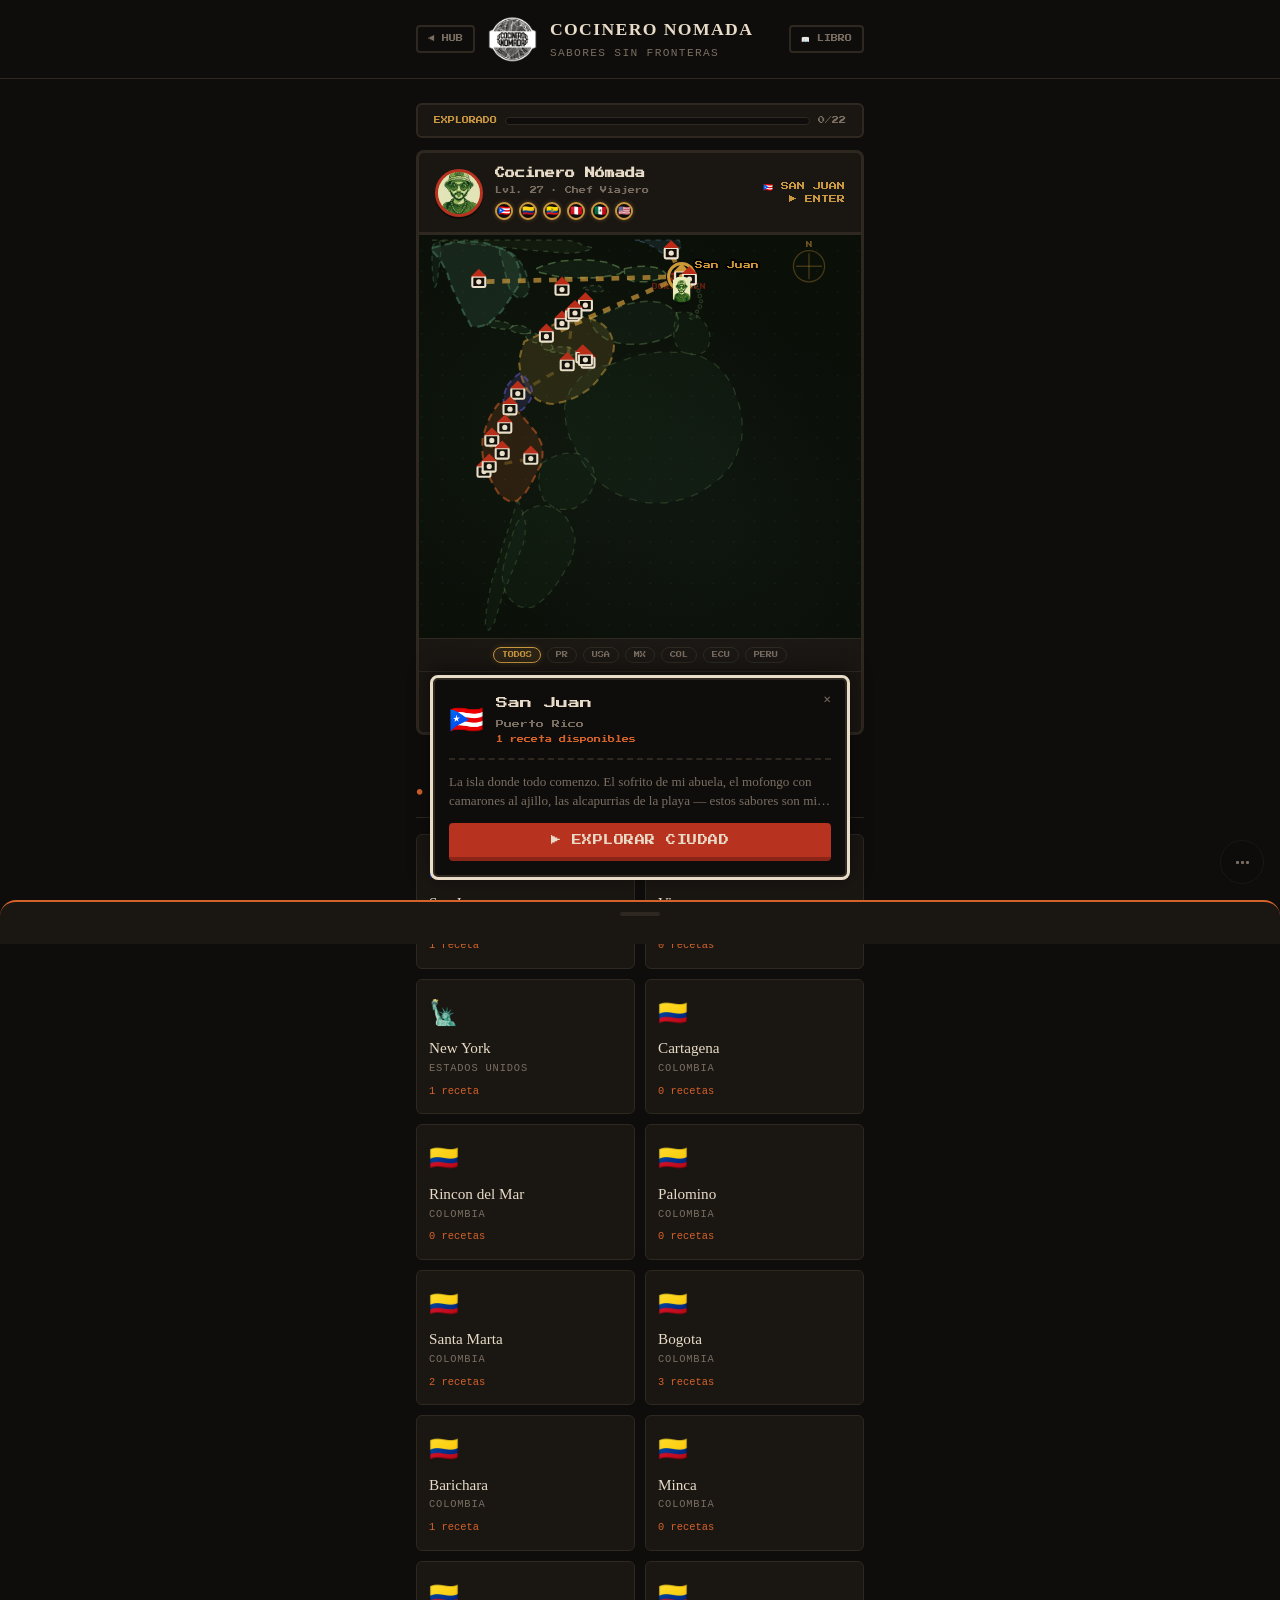
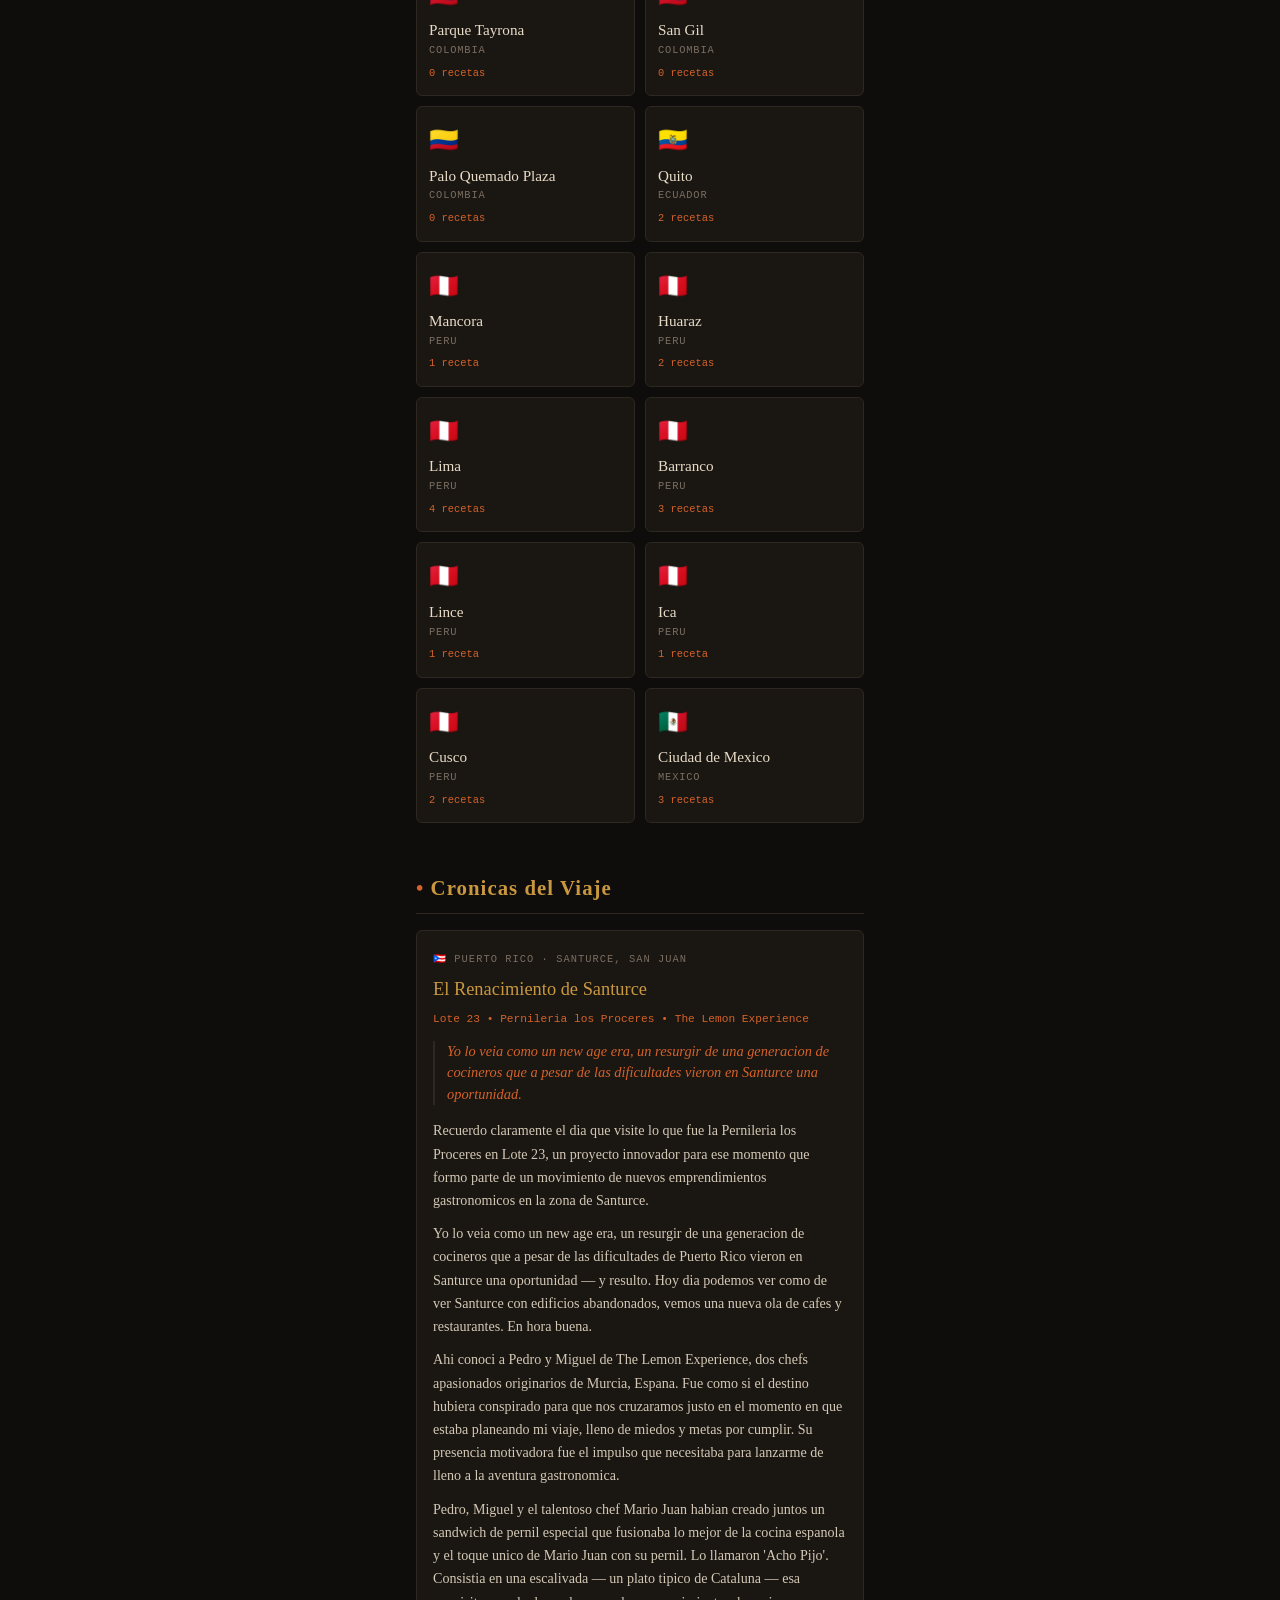
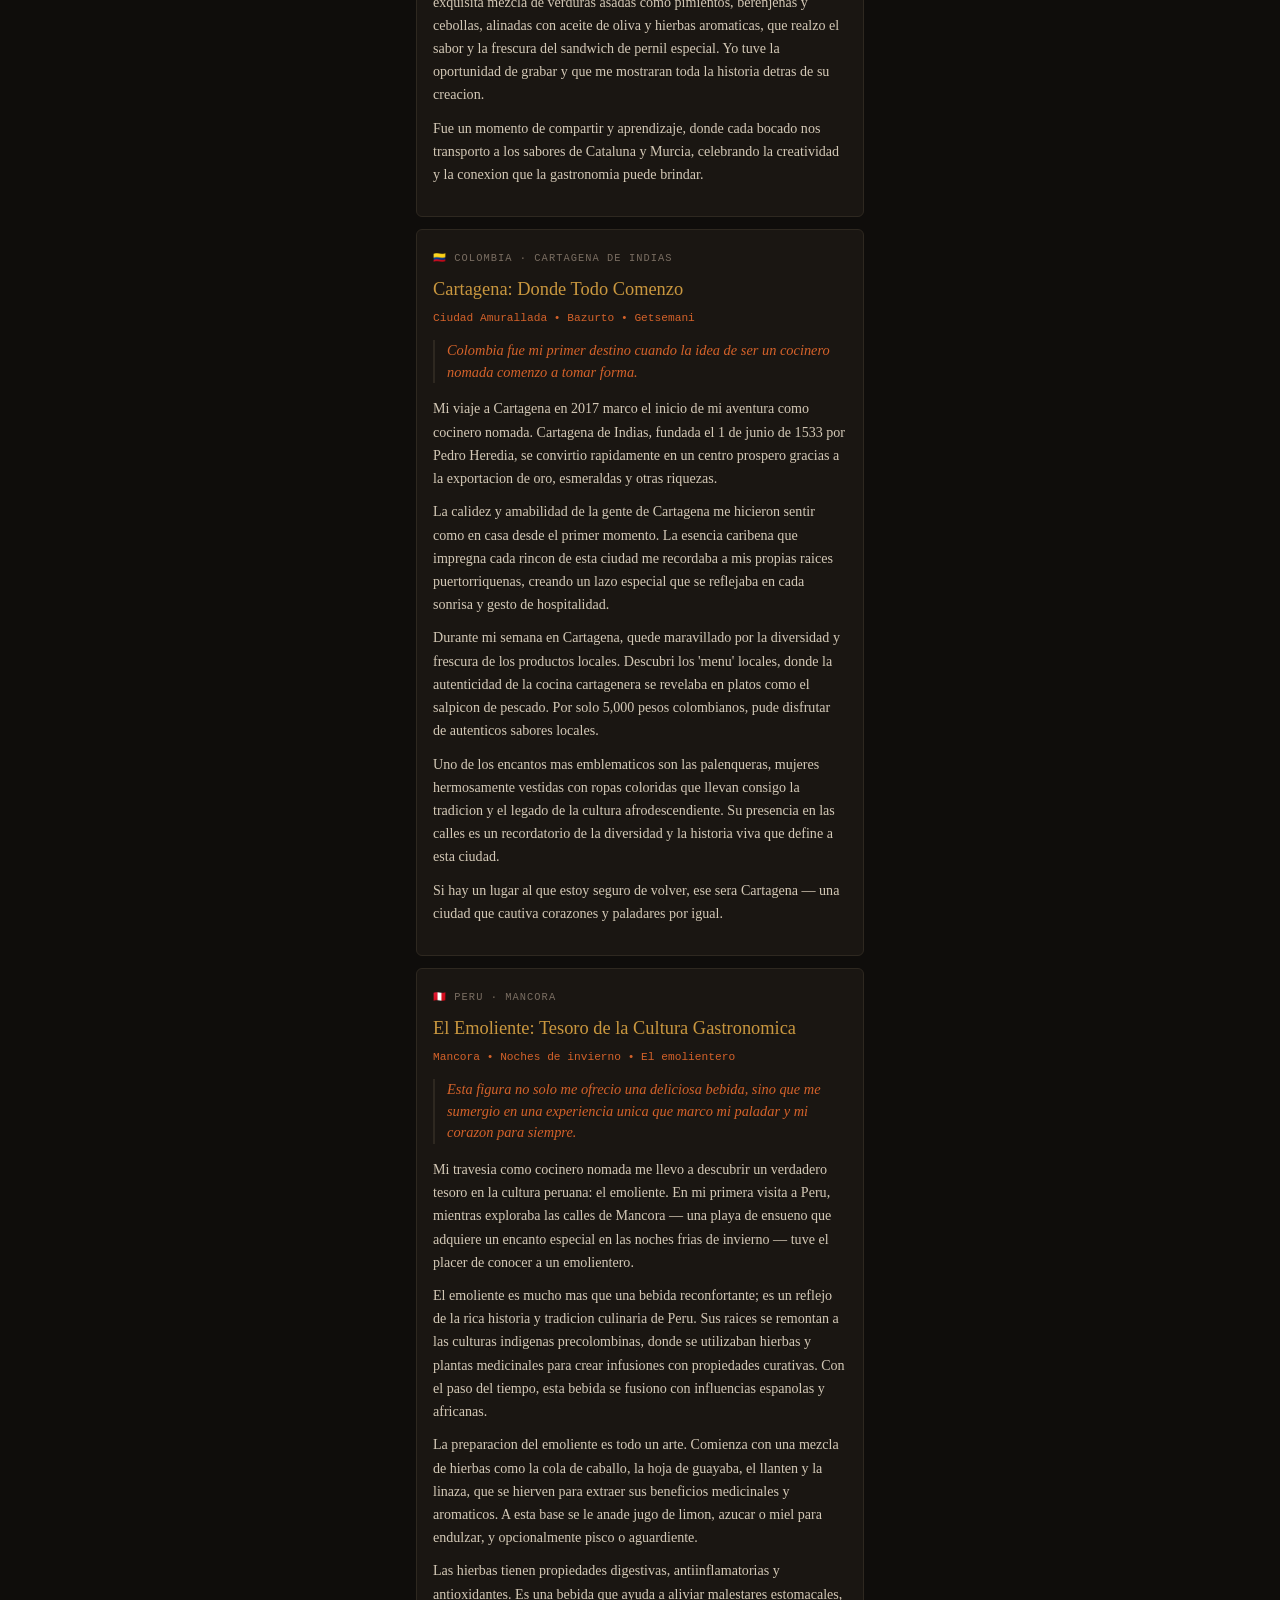
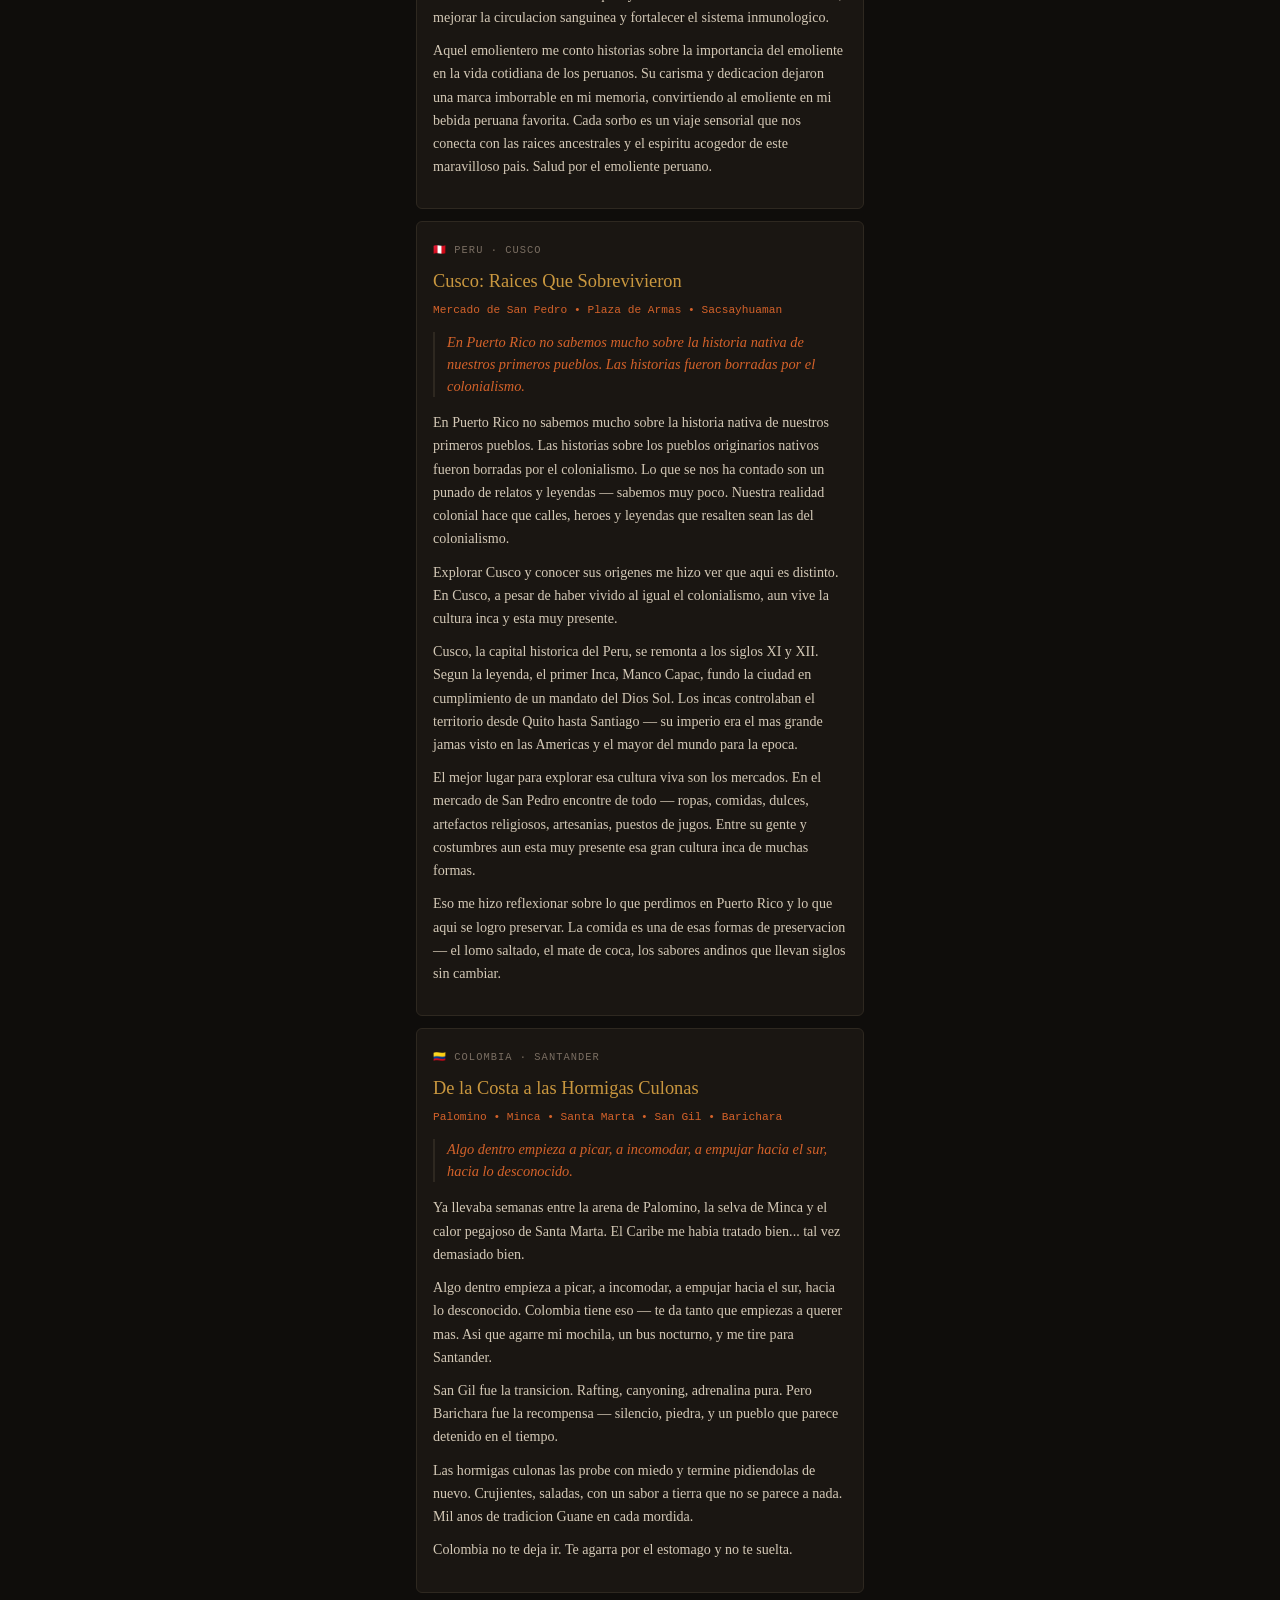
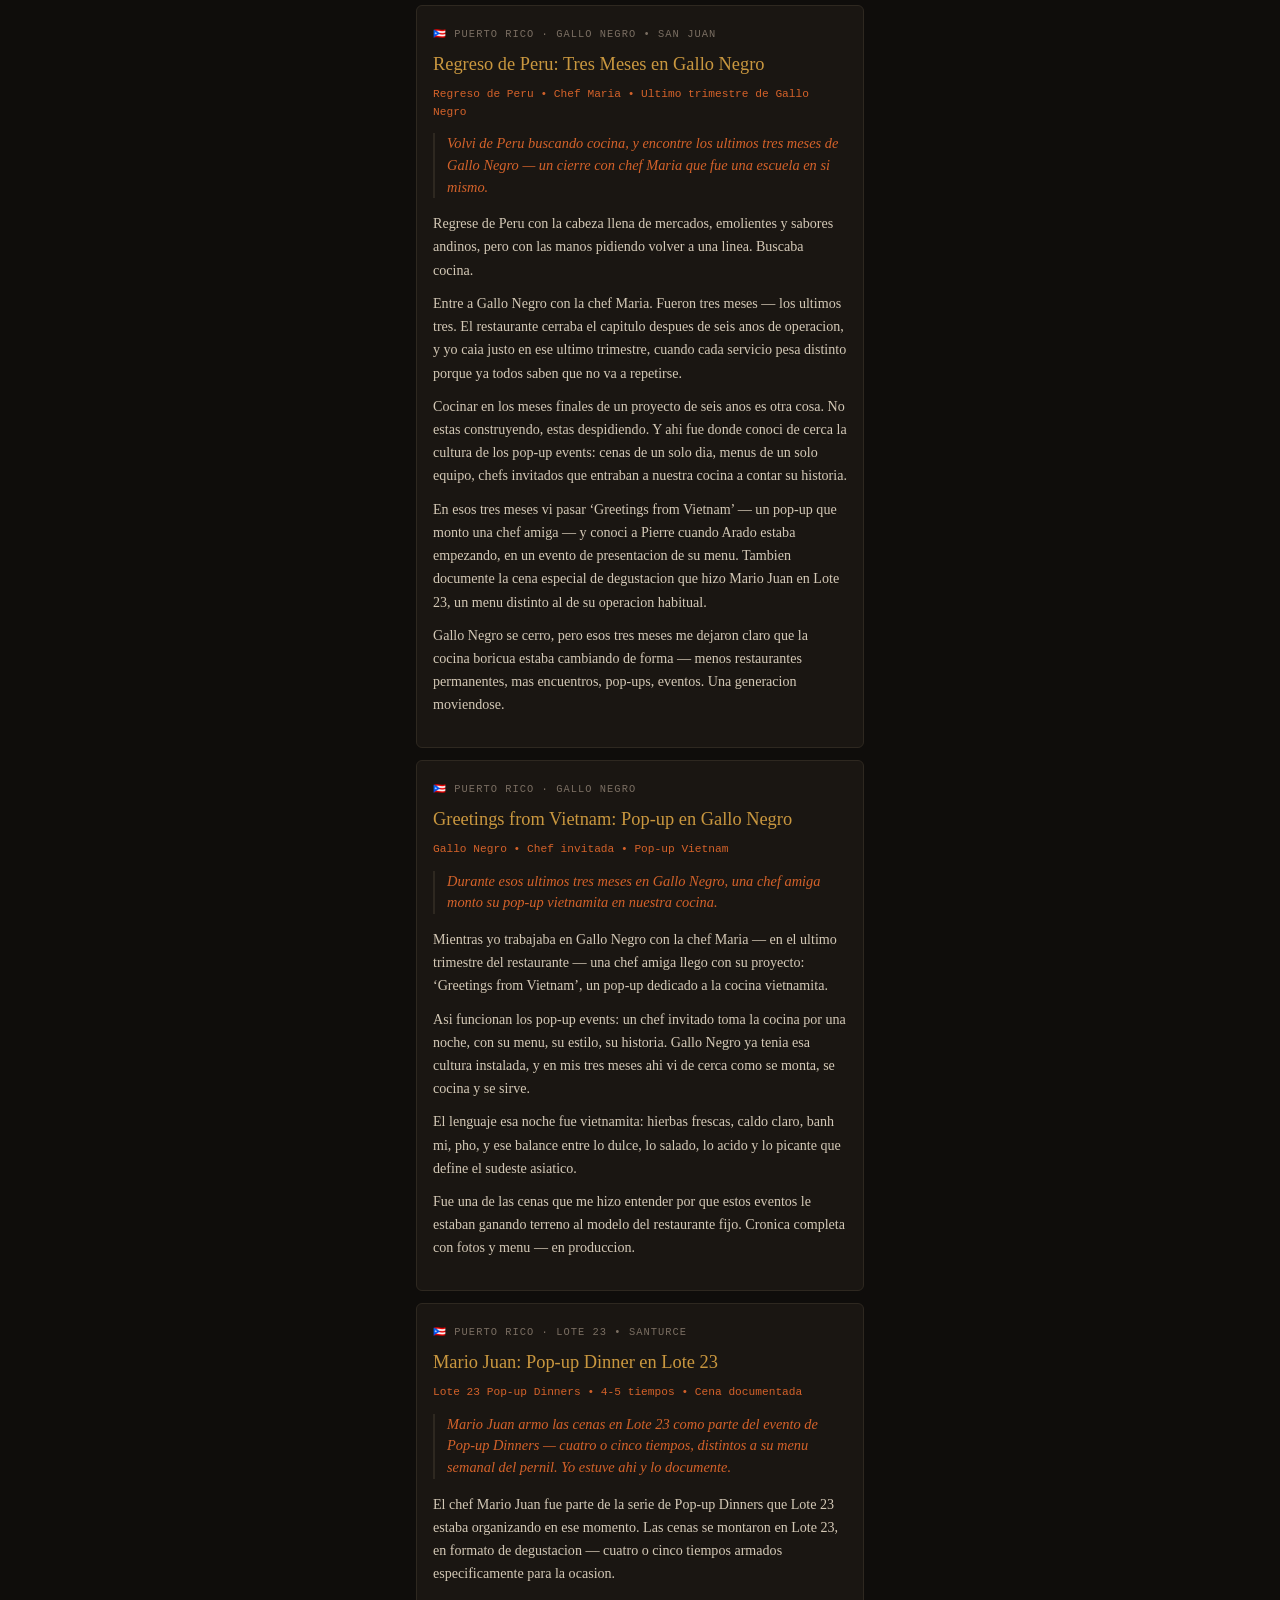
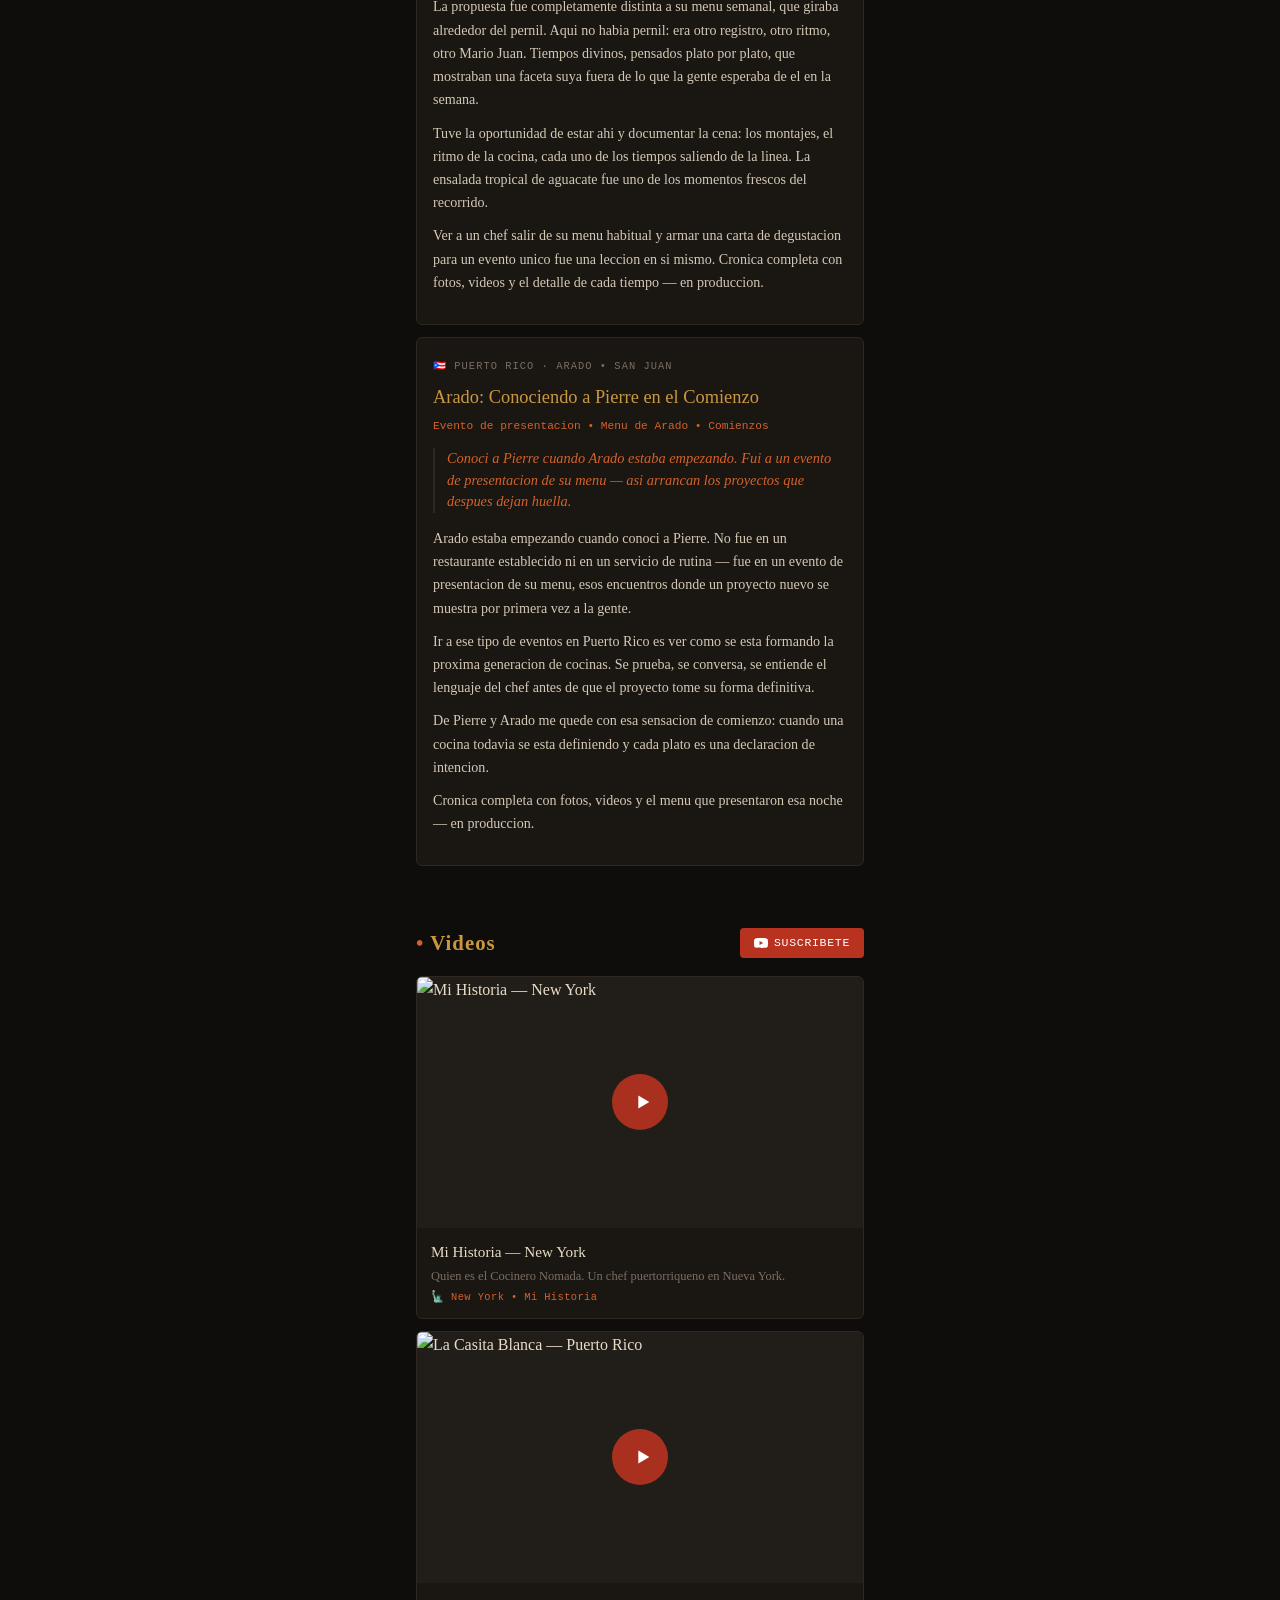
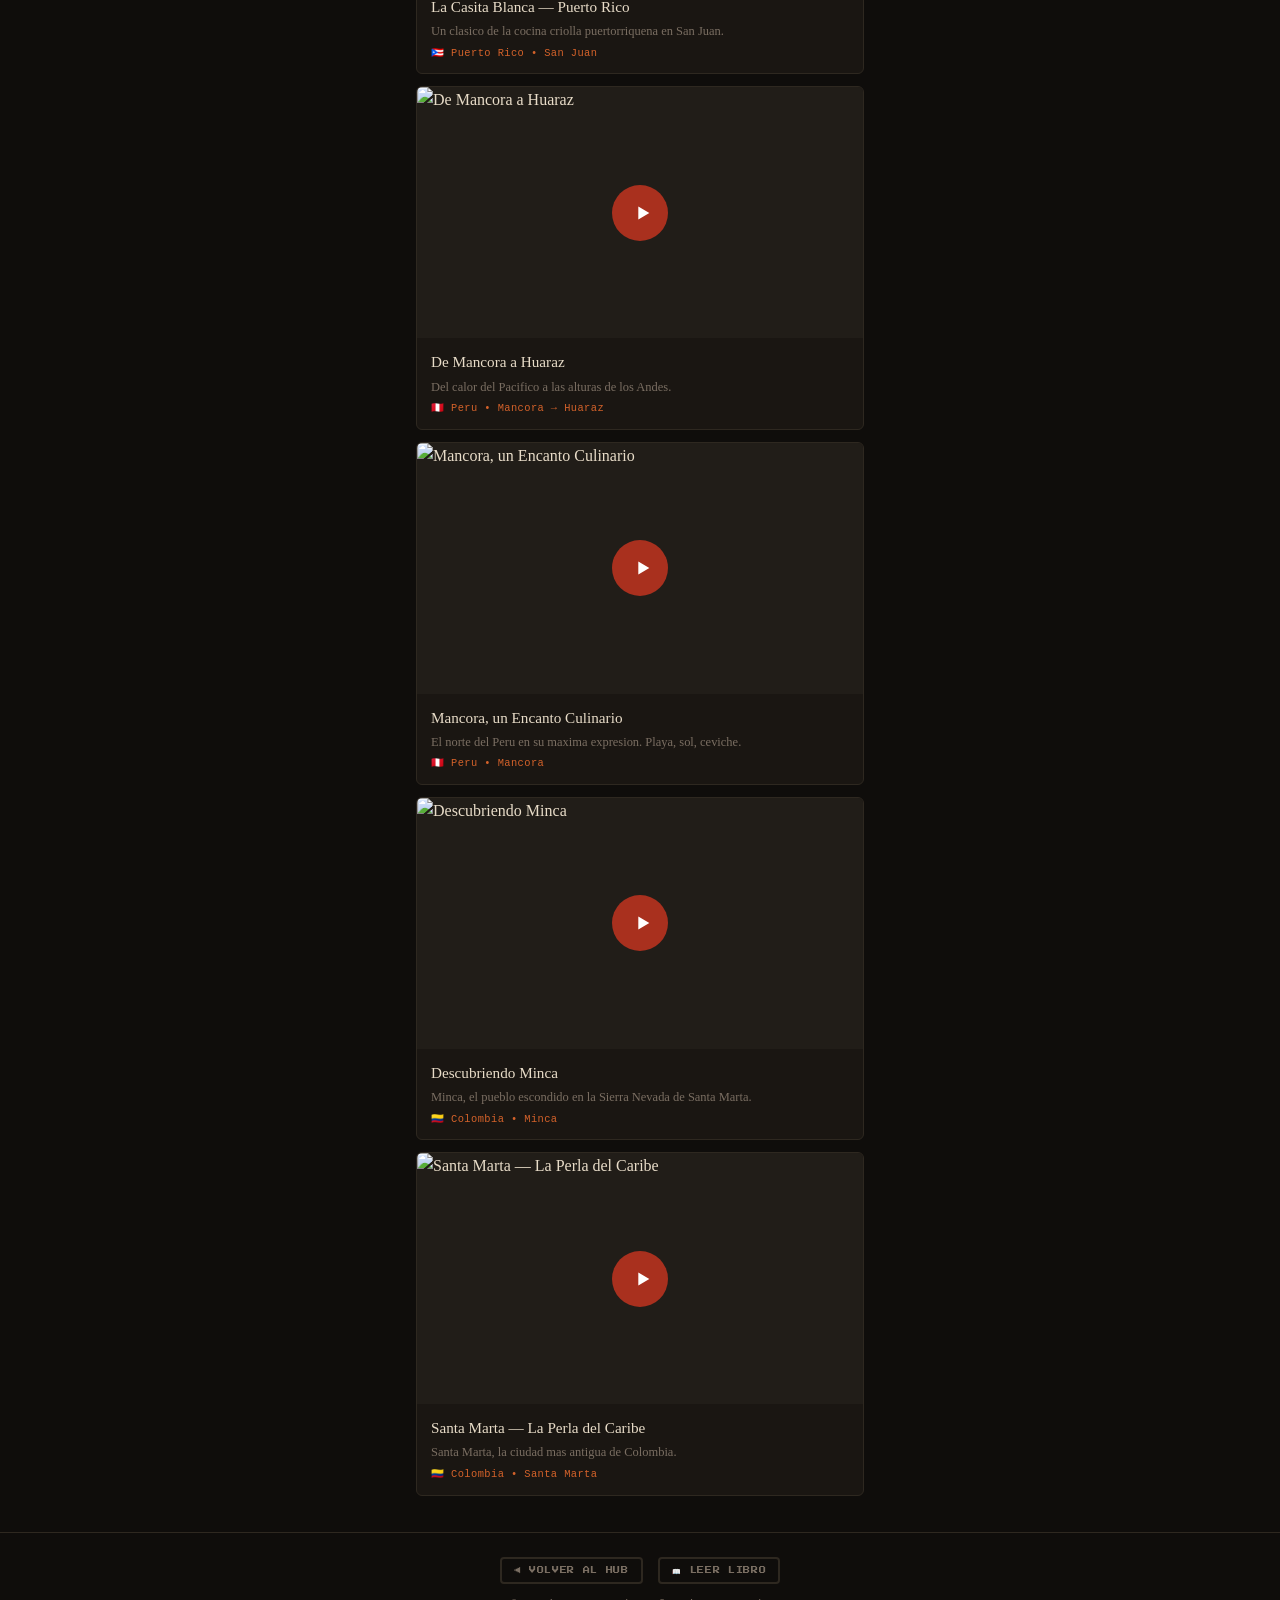
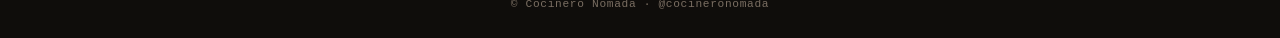
==== commit 11c684a6: "Add analytics system, design polish, and Cartagena date fix Analytics: self-hosted privacy-first pip" ====
--- a/app/index.html
+++ b/app/index.html
@@ -2268,6 +2268,10 @@
     if (isTransitioning) return;
     currentCityIndex = index;
     selectedCity = LOCATIONS[index];
+
+    if (window.cnTrack && selectedCity) {
+      window.cnTrack('city_select', { cityId: selectedCity.id, country: selectedCity.country, city: selectedCity.city });
+    }
 
     var chef = $('#chef-sprite');
     if (chef) {
@@ -3116,5 +3120,6 @@
 })();
 </script>
 
+<script src="../shared/track.js" defer></script>
 </body>
 </html>
